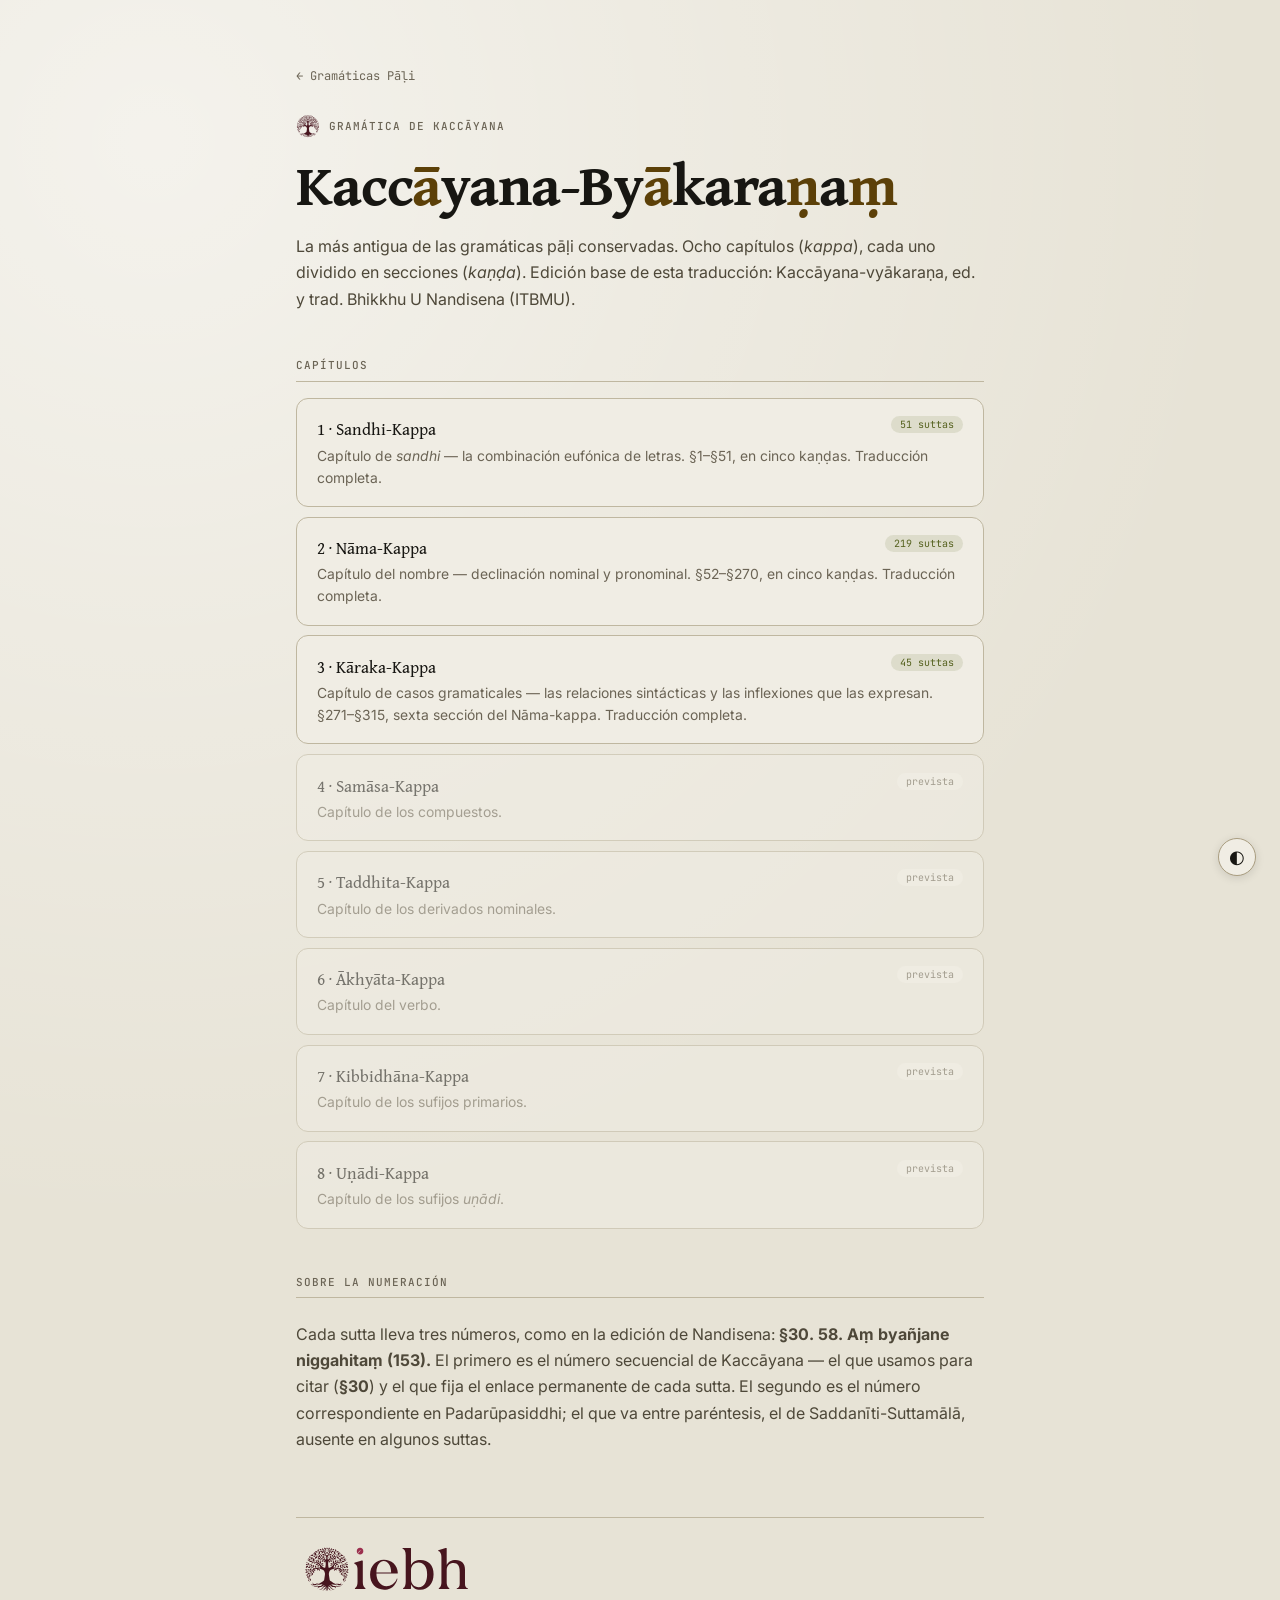
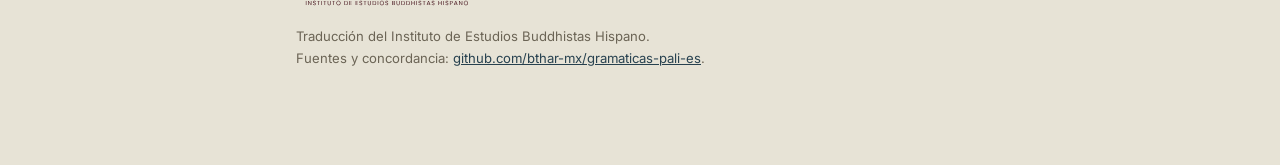
==== site/kaccayana/index.html @ 1b371f57 "Actualizar URLs del repositorio tras la transferencia a bthar-mx" ====
<!DOCTYPE html>
<html lang="es">
<head>
<meta charset="utf-8"/>
<meta content="width=device-width, initial-scale=1.0" name="viewport"/>
<title>Kaccāyana-Byākaraṇaṃ · Gramáticas Pāḷi en español</title>
<meta content="Traducción al español de la gramática de Kaccāyana, capítulo por capítulo." name="description"/>
<link href="https://fonts.googleapis.com" rel="preconnect"/>
<link crossorigin="" href="https://fonts.gstatic.com" rel="preconnect"/>
<link href="https://fonts.googleapis.com/css2?family=Gentium+Book+Plus:ital,wght@0,400;0,700;1,400;1,700&amp;family=Inter:wght@400;500&amp;family=JetBrains+Mono:wght@400&amp;display=swap" rel="stylesheet"/>
<link href="../assets/favicon.svg" rel="icon" type="image/svg+xml"/>
<link href="../assets/pali.css?v=e369fdfa" rel="stylesheet"/>
</head>
<body>
<script>/* Tema guardado, antes de pintar. */
try{var _d=localStorage.getItem('pali_dark');
if(_d==='1'||(_d===null&&matchMedia('(prefers-color-scheme: dark)').matches))
document.body.classList.add('dark');}catch(e){}</script>
<main class="idx">
<a class="idx-back" href="../">← Gramáticas Pāḷi</a>

<p class="idx-eyebrow"><span class="marca-arbol"></span>Gramática de Kaccāyana</p>
<h1 class="display">Kacc<span class="dia">ā</span>yana-By<span class="dia">ā</span>kara<span class="dia">ṇ</span>a<span class="dia">ṃ</span></h1>
<p class="idx-lede">
  La más antigua de las gramáticas pāḷi conservadas. Ocho capítulos
  (<i>kappa</i>), cada uno dividido en secciones (<i>kaṇḍa</i>).
  Edición base de esta traducción: Kaccāyana-vyākaraṇa, ed. y trad.
  Bhikkhu U Nandisena (ITBMU).
</p>

<h2>Capítulos</h2>
<ul class="idx-list">
  <li>
    <a class="idx-card" href="sandhi/">
      <span class="idx-badge">51 suttas</span>
      <span class="t">1 · Sandhi-Kappa</span>
      <span class="d">Capítulo de <i>sandhi</i> — la combinación eufónica de letras. §1–§51, en cinco kaṇḍas. Traducción completa.</span>
    </a>
  </li>
  <li>
    <a class="idx-card" href="nama/">
      <span class="idx-badge">219 suttas</span>
      <span class="t">2 · Nāma-Kappa</span>
      <span class="d">Capítulo del nombre — declinación nominal y pronominal. §52–§270, en cinco kaṇḍas. Traducción completa.</span>
    </a>
  </li>
  <li>
    <a class="idx-card" href="karaka/">
      <span class="idx-badge">45 suttas</span>
      <span class="t">3 · Kāraka-Kappa</span>
      <span class="d">Capítulo de casos gramaticales — las relaciones sintácticas y las inflexiones que las expresan. §271–§315, sexta sección del Nāma-kappa. Traducción completa.</span>
    </a>
  </li>
  <li>
    <div class="idx-card pend">
      <span class="idx-badge wip">prevista</span>
      <span class="t">4 · Samāsa-Kappa</span>
      <span class="d">Capítulo de los compuestos.</span>
    </div>
  </li>
  <li>
    <div class="idx-card pend">
      <span class="idx-badge wip">prevista</span>
      <span class="t">5 · Taddhita-Kappa</span>
      <span class="d">Capítulo de los derivados nominales.</span>
    </div>
  </li>
  <li>
    <div class="idx-card pend">
      <span class="idx-badge wip">prevista</span>
      <span class="t">6 · Ākhyāta-Kappa</span>
      <span class="d">Capítulo del verbo.</span>
    </div>
  </li>
  <li>
    <div class="idx-card pend">
      <span class="idx-badge wip">prevista</span>
      <span class="t">7 · Kibbidhāna-Kappa</span>
      <span class="d">Capítulo de los sufijos primarios.</span>
    </div>
  </li>
  <li>
    <div class="idx-card pend">
      <span class="idx-badge wip">prevista</span>
      <span class="t">8 · Uṇādi-Kappa</span>
      <span class="d">Capítulo de los sufijos <i>uṇādi</i>.</span>
    </div>
  </li>
</ul>

<h2>Sobre la numeración</h2>
<p class="idx-lede">
  Cada sutta lleva tres números, como en la edición de Nandisena:
  <b>§30. 58. Aṃ byañjane niggahitaṃ (153).</b> El primero es el número
  secuencial de Kaccāyana — el que usamos para citar (<b>§30</b>) y el que fija
  el enlace permanente de cada sutta. El segundo es el número correspondiente en
  Padarūpasiddhi; el que va entre paréntesis, el de Saddanīti-Suttamālā, ausente
  en algunos suttas.
</p>

<div class="idx-foot">
<span class="marca-lockup"></span>
  Traducción del Instituto de Estudios Buddhistas Hispano.<br/>
  Fuentes y concordancia:
  <a href="https://github.com/bthar-mx/gramaticas-pali-es">github.com/bthar-mx/gramaticas-pali-es</a>.
</div>

</main>

<script>
(function () {
  var b = document.createElement('button');
  b.id = 'dark-btn'; b.type = 'button';
  b.setAttribute('aria-label', 'Modo oscuro');
  b.textContent = '◐';
  b.onclick = function () {
    document.body.classList.toggle('dark');
    try { localStorage.setItem('pali_dark', document.body.classList.contains('dark') ? '1' : '0'); } catch (e) {}
  };
  document.body.appendChild(b);
})();
</script>
</body>
</html>
---- site/assets/pali.css ----
/* Estilos compartidos — Gramáticas Pāḷi en español
   Extraído de 1-Sandhi-Kappa v1.1. Editar aquí afecta a todos los capítulos. */

/* ── Reset & variables ───────────────────────────────────────────── */
*, *::before, *::after { box-sizing: border-box; margin: 0; padding: 0; }
:root {
  /* Paleta «hoja de palma», la de /recursos/sandhi/ y /recursos/paradigmas/
     (sesión 20). El modelo de superficies se invierte: el campo de página es
     el tono MÁS oscuro (--bg = ola) y lo elevado se aclara (--bg2 = ola-2,
     --bg3 = un paso más de luz para el hover de lo ya elevado). Contraste
     medido de cada par; los textos cumplen AA sobre todas las superficies. */
  --bg:            #E7E3D6;   /* ola — campo de página; ink 14,10:1 */
  --bg2:           #F0EDE4;   /* ola-2 — superficies elevadas; ink 15,47:1 */
  --bg3:           #F6F4EC;   /* hover de lo elevado; ink 16,44:1 */
  --text:          #171612;   /* ink, tinta de humo */
  --text2:         #4E4839;   /* soot — 7,08:1 sobre --bg */
  --text3:         #6B6455;   /* 4,57:1 — el #8C8A85 anterior suspendía AA (3,30:1) */
  --border:        #BFB7A0;   /* hair — sólido, no alfa */
  --border2:       #A89C7F;   /* hair oscuro — el filete más marcado, también sólido */
  --accent:        #27414F;   /* nīla — 8,37:1; desaparece el violeta #534AB7 */
  --accent-bg:     rgba(39,65,79,.10);   /* chip-k de la página de sandhi */
  --accent-mid:    #517488;   /* nīla medio: filete de .gloss, focos, barra de progreso */
  --green:         #55611E;   /* oliva cálido, ajustado a la paleta — 5,25:1 */
  --green-bg:      rgba(85,97,30,.12);
  --serif:         'Gentium Book Plus', Georgia, serif;
  --sans:          'Inter', system-ui, sans-serif;
  --mono:          'JetBrains Mono', monospace;
  --r:             8px;
  --rl:            12px;
  --toc-w:         240px;
  --haritala:      #5C4008;   /* oropimente: el amarillo de las correcciones */
  --display:       "Gentium Book Plus", Georgia, serif;
}
/* El oscuro de hoja de palma, copiado del que ya está probado en la página
   de sandhi (html[data-theme=dark]), no inventado. --bg3 y --text3 no
   existen allí: --bg3 es un paso más de luz sobre ola-2 oscuro, y --text3
   (4,96:1 sobre --bg2) aclara el soot oscuro para el texto terciario. */
body.dark {
  --bg: #1A1917; --bg2: #232220; --bg3: #2C2A26;
  --text: #F4F1E8; --text2: #BDB5A2; --text3: #978F80;
  --border: #494438; --border2: #5C564A;
  --accent: #B6D8EE;
  --accent-bg: rgba(182,216,238,.13);
  --accent-mid: #8FB6CE;
  --green: #A5D178; --green-bg: rgba(165,209,120,.14);
  --haritala: #EFC14E;
}

/* En los capítulos el fondo lo pone #main; las páginas de índice no lo
   tienen, y sin esto el modo oscuro dejaba la página blanca con el texto
   casi blanco encima. */
body {
  background: var(--bg);
  color: var(--text);
  /* La luz suave arriba a la izquierda de la página de sandhi, como la que
     cae sobre una hoja de palma. En oscuro se apaga, igual que allí. */
  background-image: radial-gradient(circle at 12% 8%, rgba(255,255,255,.55), transparent 55%);
}
body.dark { background-image: none; }

/* ── Progress bar ────────────────────────────────────────────────── */
#pbar-wrap {
  position: fixed; top: 0; left: 0; right: 0; height: 2px;
  z-index: 2000; pointer-events: none;
}
#pbar { height: 100%; width: 0; background: var(--accent-mid); transition: width .4s; }
#pbadge {
  position: fixed; top: 10px; right: 60px;
  background: var(--bg2); border: .5px solid var(--border2);
  border-radius: 100px; padding: 2px 9px;
  font: 10px/1 var(--mono); color: var(--text3);
  z-index: 2000;
}

/* ── Dark mode button ────────────────────────────────────────────── */
#dark-btn {
  position: fixed; bottom: 1.5rem; right: 1.5rem;
  width: 38px; height: 38px; border-radius: 50%;
  background: var(--bg2); border: .5px solid var(--border2);
  /* Sin color propio, el glifo ◐ quedaba en el negro por defecto del
     navegador: invisible sobre el fondo oscuro de las páginas de índice. */
  color: var(--text);
  box-shadow: 0 2px 10px rgba(0,0,0,.12);
  font-size: 18px; cursor: pointer; z-index: 2000;
  display: flex; align-items: center; justify-content: center;
}

/* ── TOC sidebar ─────────────────────────────────────────────────── */
#toc {
  position: fixed; top: 0; left: 0; bottom: 0;
  width: var(--toc-w); overflow-y: auto;
  /* Gentium, como la barra lateral de los recursos. Ya se carga en esta
     página para los títulos, así que no cuesta una petición más. */
  /* Como la barra lateral de sandhi: ola-2, elevada sobre el campo. */
  background: var(--bg2); border-right: .5px solid var(--border);
  padding: 1.5rem 1rem 2rem 1.25rem;
  font-family: var(--display);
  scrollbar-width: thin;
  display: none;
}
@media (min-width: 1100px) {
  #toc { display: block; }
  #main { margin-left: var(--toc-w); }
}

/* ── Plegar el índice en pantalla ancha (sesión 29) ───────────────
   Como en /recursos/raices/ y /recursos/paradigmas/: el índice se
   aparta para leer a lo ancho, y una pestaña en el borde lo devuelve.
   Sólo donde el índice va fijo al lado del texto (≥1100 px); por
   debajo es un cajón y ya tiene su ☰. No se recuerda entre visitas:
   plegarlo es comodidad del momento, y quien lo plegara una vez
   volvería cada día a un capítulo sin su navegación. */
.toc-ocultar { display: none; }
#toc-volver { display: none; }
@media (min-width: 1100px) {
  .toc-ocultar {
    display: inline-flex; align-items: center;
    position: absolute; top: 1.25rem; right: .9rem;
    border: .5px solid var(--border); background: var(--bg3);
    border-radius: 3px; padding: 5px 9px;
    font: 600 12.5px/1 var(--mono); letter-spacing: .06em;
    color: var(--text2); cursor: pointer;
  }
  .toc-ocultar:hover { background: var(--bg2); color: var(--text); }
  .toc-ocultar:focus-visible { outline: 2px solid var(--accent); outline-offset: 1px; }
  #toc { position: fixed; }
  html.sin-toc #toc { display: none; }
  html.sin-toc #main { margin-left: 0; }
  html.sin-toc #toc-volver {
    display: flex; align-items: center;
    position: fixed; left: 0; top: 50%; transform: translateY(-50%);
    z-index: 1595; writing-mode: vertical-rl;
    border: .5px solid var(--border); border-left: 0;
    border-radius: 0 3px 3px 0; background: var(--bg2);
    padding: 18px 8px; cursor: pointer;
    font: 600 13px/1 var(--mono); letter-spacing: .12em;
    text-transform: uppercase; color: var(--text2);
    box-shadow: 2px 0 10px rgba(0,0,0,.10);
  }
  html.sin-toc #toc-volver:hover { background: var(--bg3); color: var(--text); }
  html.sin-toc #toc-volver:focus-visible { outline: 2px solid var(--accent); outline-offset: 2px; }
}
@media print { .toc-ocultar, #toc-volver { display: none !important; } }
.toc-title {
  font-size: 13px; font-weight: 500;
  color: var(--accent); letter-spacing: .02em;
  margin-bottom: 1.25rem; padding-bottom: .75rem;
  border-bottom: .5px solid var(--border);
}
/* Los rótulos de kaṇḍa se igualan a los de la barra lateral de los recursos
   (MASCULINOS, FEMENINOS…): mismo mono, mismo oropimente, misma letra
   espaciada. En gris --text3 se leían como desactivados. */
.toc-kanda {
  font-family: var(--mono);
  font-size: 10.5px; font-weight: 600; letter-spacing: .15em;
  text-transform: uppercase; color: var(--haritala);
  margin: 1rem 0 .35rem; padding-bottom: .25rem;
  border-bottom: .5px solid var(--border);
}
.toc-item {
  display: block; padding: 3px 6px; border-radius: 5px;
  font-size: 12.5px; color: var(--text2); text-decoration: none;
  cursor: pointer; line-height: 1.55; transition: background .1s, color .1s;
  white-space: nowrap; overflow: hidden; text-overflow: ellipsis;
}
.toc-item:hover { background: var(--bg3); color: var(--text); }
.toc-item.active { background: var(--accent-bg); color: var(--accent); font-weight: 500; }

/* ── Diseño de una página (sesión 08) ────────────────────────────── */
/* 1. Solo se maqueta lo que entra en pantalla. La tarjeta abierta o bajo
   el cursor se excluye: el confinamiento de pintura recortaría sus
   tooltips (números de sutta, notas al pie). */
.sutta-card:not(:hover):not(.open) {
  content-visibility: auto; contain-intrinsic-size: auto 64px;
}

/* 2. Grupos de kaṇḍa plegables en el TOC; solo el activo abierto. */
.toc-kanda-btn {
  display: flex; width: 100%; align-items: baseline; gap: 6px;
  background: none; border: none; border-bottom: .5px solid var(--border);
  /* El tipo lo pone .toc-kanda (mono); antes lo forzaba a Inter aquí. */
  cursor: pointer; text-align: left; font-family: inherit;
}
.toc-caret {
  font-size: 9px; color: var(--text3);
  transition: transform .15s; flex-shrink: 0;
}
.toc-group.open .toc-caret { transform: rotate(90deg); }
.toc-kanda-range {
  margin-left: auto; font: 9.5px/1 var(--mono); color: var(--text3);
  letter-spacing: 0; text-transform: none;
}
.toc-group-items { display: none; }
.toc-group.open .toc-group-items,
.toc-group.toc-filtered .toc-group-items { display: block; }
.toc-group.toc-empty { display: none; }
.toc-item.toc-hidden { display: none; }

/* 3. Caja «ir a §…» / filtro por título pāḷi. */
.toc-jump-wrap { margin: 0 0 .5rem; }
.toc-jump {
  width: 100%; padding: 6px 9px;
  border: .5px solid var(--border2); border-radius: var(--r);
  font: 12px/1.2 var(--sans); background: var(--bg3); color: var(--text);
  outline: none; transition: border-color .15s, box-shadow .15s;
}
.toc-jump:focus { border-color: var(--accent-mid); box-shadow: 0 0 0 2px var(--accent-bg); }

/* 4. Mini-navegación fija de los kaṇḍas. */
.kanda-nav {
  position: sticky; top: 0; z-index: 40;
  display: flex; flex-wrap: wrap; align-items: center; gap: 4px;
  padding: .5rem 0; margin-bottom: .5rem;
  background: var(--bg); border-bottom: .5px solid var(--border);
}
.kanda-nav-label { font: 11px/1 var(--mono); color: var(--text3); margin-right: 4px;
  text-transform: uppercase; letter-spacing: .06em; }
.kanda-nav-btn {
  border: .5px solid var(--border); background: var(--bg2);
  border-radius: 100px; padding: 4px 11px;
  font: 11px/1 var(--sans); color: var(--text2); cursor: pointer;
  text-transform: uppercase; letter-spacing: .06em;
  transition: background .12s, color .12s;
}
.kanda-nav-btn:hover { background: var(--bg3); color: var(--text); }
.kanda-nav-btn.active {
  background: var(--accent-bg); color: var(--accent);
  border-color: var(--accent-mid);
}
.kanda-jump {
  margin-left: auto; width: 72px; padding: 4px 9px;
  border: .5px solid var(--border2); border-radius: 100px;
  font: 11px/1.2 var(--sans); background: var(--bg2); color: var(--text);
  outline: none; transition: border-color .15s, box-shadow .15s, width .15s;
}
.kanda-jump:focus {
  border-color: var(--accent-mid); box-shadow: 0 0 0 2px var(--accent-bg);
  width: 96px;
}

/* 6. Tooltip de las referencias §N: título — glosa del sutta citado.
   La insignia de versión y los botones de kaṇḍa usan el mismo mecanismo,
   pero desplegado hacia abajo (están arriba y hacia arriba se recortaría). */
.sutta-xref, .version-badge, .kanda-nav-btn { position: relative; }
.sutta-xref[data-tip]:hover::after,
.version-badge[data-tip]:hover::after,
.kanda-nav-btn[data-tip]:hover::after,
.toc-ocultar[data-tip]:hover::after,
#toc-volver[data-tip]:hover::after {
  content: attr(data-tip);
  position: absolute; bottom: calc(100% + 8px); left: 50%;
  transform: translateX(-50%);
  background: var(--bg2); color: var(--text);
  border: .5px solid var(--border2); border-radius: var(--r);
  padding: 8px 13px; font: 12.5px/1.6 var(--sans);
  white-space: normal; width: max-content;
  min-width: 160px; max-width: min(340px, 70vw);
  z-index: 100; box-shadow: 0 3px 12px rgba(0,0,0,.1);
}
.version-badge[data-tip]:hover::after,
.kanda-nav-btn[data-tip]:hover::after,
.toc-ocultar[data-tip]:hover::after {
  bottom: auto; top: calc(100% + 8px);
  font-weight: 400; letter-spacing: normal; text-align: left;
}
.toc-ocultar[data-tip]:hover::after {
  /* La barra recorta (overflow-y:auto recorta también a los lados) y el
     globo es más ancho que ella. En «fixed» escapa del recorte y se pone
     junto a la barra, sobre el texto. */
  position: fixed; left: calc(var(--toc-w) + 10px); top: 1rem;
  right: auto; bottom: auto; transform: none; max-width: 320px;
}
/* La pestaña del borde va en vertical; su globo, no. */
#toc-volver[data-tip]:hover::after {
  bottom: auto; top: 50%; left: calc(100% + 8px);
  transform: translateY(-50%);
  writing-mode: horizontal-tb; text-orientation: mixed;
  font-weight: 400; letter-spacing: normal; text-align: left;
}
.kanda-nav-btn[data-tip]:hover::after {
  left: 0; transform: none; min-width: 0;
}

/* 5. Botón flotante «volver al inicio» (encima del conmutador 🌓). */
#top-btn {
  position: fixed; right: 1.5rem; bottom: calc(1.5rem + 48px); z-index: 60;
  width: 38px; height: 38px; border-radius: 50%;
  border: .5px solid var(--border2); background: var(--bg2);
  color: var(--text2); font: 16px/1 var(--sans); cursor: pointer;
  box-shadow: 0 2px 10px rgba(0,0,0,.12);
  opacity: 0; pointer-events: none; transform: translateY(6px);
  transition: opacity .2s, transform .2s, background .12s;
}
#top-btn.show { opacity: 1; pointer-events: auto; transform: none; }
#top-btn:hover { background: var(--bg3); color: var(--text); }

/* ── Main layout ─────────────────────────────────────────────────── */
#main {
  min-height: 100vh;
  /* Transparente para no tapar el degradado radial del body; el color de
     campo lo pone el body. */
  background: transparent;
  color: var(--text);
  font-family: var(--sans);
  font-size: 15px;
  line-height: 1.6;
}
#inner {
  max-width: 780px;
  margin: 0 auto;
  padding: 2rem 1.5rem 5rem;
}

/* ── Page header ─────────────────────────────────────────────────── */
.page-hdr { margin-bottom: 1.5rem; padding-bottom: 1.25rem; border-bottom: .5px solid var(--border); }
.hdr-grammar {
  font-family: var(--display); font-weight: 700;
  font-size: clamp(30px, 6vw, 46px); line-height: .95;
  letter-spacing: -.02em; color: var(--text); margin-bottom: 6px;
}
/* Los diacríticos, en oropimente — como en la portada de Sandhi. */
.dia { color: var(--haritala); }
.hdr-sub { font-size: 14px; color: var(--text2); margin-bottom: 1rem; }
/* Gentium no tiene 500: criterio de Wispr, 400 con interletraje negativo
   en vez de peso (briefing 19, secciones 4 y 7 bis). */
.hdr-chapter { font-family: var(--serif); font-size: 18px; font-weight: 400; letter-spacing: -.03em; color: var(--text); margin-bottom: 2px; }
.hdr-meta { font-size: 12px; color: var(--text3); }

/* ── Controls bar ────────────────────────────────────────────────── */
.controls {
  display: flex; flex-wrap: wrap; align-items: center;
  gap: 6px; margin: 1rem 0;
}
.ctrl-btn {
  background: none; border: .5px solid var(--border2);
  border-radius: var(--r); padding: 5px 12px;
  font: 12px/1 var(--sans); color: var(--text2);
  cursor: pointer; transition: background .12s;
  display: inline-flex; align-items: center; gap: 5px;
}
.ctrl-btn:hover { background: var(--bg2); color: var(--text); }
.ctrl-sep { width: .5px; height: 18px; background: var(--border2); margin: 0 2px; }
#font-lbl { font: 10px/1 var(--mono); color: var(--text3); min-width: 32px; text-align: center; }
#open-count { font: 10px/1 var(--mono); color: var(--text3); margin-left: auto; }

/* ── Search ──────────────────────────────────────────────────────── */
.search-wrap { position: relative; margin-bottom: 1rem; }
.search-input {
  width: 100%; padding: 9px 36px 9px 13px;
  border: .5px solid var(--border2); border-radius: var(--r);
  font: 13px/1 var(--sans); background: var(--bg2); color: var(--text);
  outline: none; transition: border-color .15s, box-shadow .15s;
}
.search-input:focus { border-color: var(--accent-mid); box-shadow: 0 0 0 2px var(--accent-bg); }
.search-icon { position: absolute; right: 11px; top: 50%; transform: translateY(-50%); color: var(--text3); pointer-events: none; }
#search-count { font: 11px/1 var(--mono); color: var(--text3); margin-top: 5px; }

/* ── Nav pills ───────────────────────────────────────────────────── */
.nav-pills {
  display: flex; flex-wrap: wrap; gap: 4px;
  margin-bottom: 1.25rem;
}
.nav-pill-label { font: 12px/1 var(--mono); color: var(--text3); align-self: center; margin-right: 4px; }

/* ── Kanda section ───────────────────────────────────────────────── */
.kanda-section { margin-bottom: .25rem; }
.kanda-heading {
  font: 11px/1 var(--mono); font-weight: 500; letter-spacing: .09em;
  text-transform: uppercase; color: var(--text3);
  margin: 2rem 0 .85rem;
  display: flex; align-items: center; gap: 10px;
}
.kanda-heading::after { content: ''; flex: 1; height: .5px; background: var(--border); }
.kanda-es { font-weight: 400; }

/* ── Kanda end ───────────────────────────────────────────────────── */
.kanda-end {
  text-align: center; margin: 2rem auto 1rem;
  padding: 1.25rem 0 .5rem; border-top: .5px solid var(--border);
  max-width: 480px;
}
.kanda-end-pali {
  font: 400 14px/1.4 var(--serif); color: var(--text2);
  letter-spacing: .02em; margin-bottom: 5px;
}
.kanda-end-es { font: 12.5px/1.4 var(--sans); color: var(--text2); letter-spacing: .01em; }

/* ── Sutta card ──────────────────────────────────────────────────── */
.sutta-card {
  background: var(--bg); border: .5px solid var(--border);
  border-radius: var(--rl); margin-bottom: .85rem;
  transition: box-shadow .15s;
}
body.dark .sutta-card { background: var(--bg2); }
.sutta-card:hover { box-shadow: 0 2px 12px rgba(0,0,0,.06); }
.sutta-header {
  padding: .85rem 1.1rem; cursor: pointer;
  display: flex; align-items: flex-start; justify-content: space-between; gap: 12px;
  background: var(--bg2); border-radius: var(--rl);
  user-select: none; transition: background .12s;
}
.sutta-card.open .sutta-header { border-radius: var(--rl) var(--rl) 0 0; }
.sutta-header:hover { background: var(--bg3); }
.sutta-meta { flex: 1; }
.sutta-ref-line { display: flex; align-items: baseline; gap: 8px; flex-wrap: wrap; }
.sutta-ref { font: 12px/1 var(--mono); color: var(--text3); flex-shrink: 0; }
.sutta-pali-title { font: 16px/1.4 var(--serif); color: var(--text); }
.sutta-ref-num { font: 12px/1 var(--mono); color: var(--text3); }
.sutta-breakdown { font: 11px/1 var(--mono); color: var(--text3); margin-top: 4px; }
.chevron { width: 20px; height: 20px; flex-shrink: 0; margin-top: 2px; color: var(--text3); transition: transform .2s; }
.sutta-card.open .chevron { transform: rotate(180deg); }
.sutta-body { display: none; padding: 1.1rem 1.25rem 1.25rem; border-top: .5px solid var(--border); }
.sutta-card.open .sutta-body { display: block; }

/* ── Pāḷi block ──────────────────────────────────────────────────── */
.pali-block {
  background: var(--bg2); border-left: 3px solid var(--border2);
  border-radius: 0 var(--r) var(--r) 0; padding: .75rem 1rem;
  margin-bottom: 1rem; font: 16px/1.9 var(--serif); color: var(--text);
}
/* Modo verso: pādas línea a línea con su traducción debajo (p. ej. §185) */
.pali-block p.pali-para { margin: 0 0 .6rem; }
.pali-block p.pali-para:last-child { margin-bottom: 0; }
.pali-verse { padding-left: 1rem; margin: 0 0 .6rem; }
.pali-verse-trans {
  font-size: 13.5px; color: var(--text);
  margin: 0 0 .8rem;
}
.pali-verse-trans:last-child, .pali-verse:last-child { margin-bottom: 0; }

/* ── Translation ─────────────────────────────────────────────────── */
.gloss {
  font: 400 16px/1.7 var(--serif); color: var(--text);
  padding: .55rem .9rem; border-left: 3px solid var(--accent-mid);
  background: var(--accent-bg); border-radius: 0 var(--r) var(--r) 0;
  margin-bottom: .5rem;
}
.vutti {
  font: 400 14px/1.7 var(--serif); color: var(--text);
  padding: .45rem .9rem; border-left: 3px solid var(--border2);
  background: var(--bg2); border-radius: 0 var(--r) var(--r) 0;
  margin-bottom: .4rem;
}

/* ── Divider ─────────────────────────────────────────────────────── */
hr.div { border: none; border-top: .5px solid var(--border); margin: .85rem 0; }

/* ── Collapsible ─────────────────────────────────────────────────── */
.collapsible-btn {
  background: none; border: .5px solid var(--border);
  border-radius: 100px; padding: 3px 10px;
  font: 11px/1 var(--sans); color: var(--text3);
  cursor: pointer; display: inline-flex; align-items: center; gap: 5px;
  margin-bottom: .5rem; transition: background .12s, color .12s;
}
.collapsible-btn:hover { background: var(--bg3); color: var(--text2); border-color: var(--border2); }
.collapsible-btn svg { width: 12px; height: 12px; flex-shrink: 0; }
.collapsible-content { display: none; background: var(--bg2); border-radius: var(--r); padding: .5rem .75rem; margin-bottom: .5rem; font-size: 13px; }
.collapsible-content.open { display: block; }
.section-label { font: 500 10px/1 var(--sans); letter-spacing: .09em; text-transform: uppercase; color: var(--text3); margin-bottom: .5rem; }
.rest-content { font: 13px/1.8 var(--sans); color: var(--text2); }
.rest-para { margin-bottom: .5rem; }
.formation-title { font-weight: 500; margin-top: .5rem; }
.seq-list { padding-left: 1.5rem; font: 12px/2 var(--mono); }
/* Listas de «Ejemplos»: prosa (pāḷi + traducción), no pasos de derivación.
   Van en la serif del resto de la traducción; las de «Secuencia», en mono. */
.seq-list.seq-ejemplos { font: 13px/1.75 var(--serif); }
/* El reset pone margin:0 en todo, así que la lista quedaba pegada a lo que
   viniera detrás —el «(2) …» siguiente, un kimatthaṃ, otro rótulo—. Se separa
   de lo que sigue, salvo si cierra el bloque. */
.seq-list { margin-bottom: .85rem; }
.seq-list:last-child { margin-bottom: 0; }
.seq-sub { padding-left: 1.25rem; list-style: disc; margin: 0; }
.fn-block { font: 12px/1.7 var(--sans); }
.fn-item { display: grid; grid-template-columns: 28px 1fr; gap: 0 8px; padding: .2rem 0; }
.fn-num { font-weight: 500; color: var(--accent); text-align: right; }

/* ── Footnote tooltips ───────────────────────────────────────────── */
.fn-tip { position: relative; display: inline; }
.fn-sup { font-size: 10px; color: var(--accent); vertical-align: super; line-height: 0; cursor: help; }
.fn-tip-box {
  display: none; position: absolute; bottom: calc(100% + 8px); left: 50%;
  transform: translateX(-50%); background: var(--bg2); color: var(--text);
  border: .5px solid var(--border2); border-radius: var(--r);
  padding: 8px 13px; font: 12.5px/1.6 var(--sans);
  white-space: normal; min-width: 200px; max-width: 340px;
  z-index: 100; box-shadow: 0 3px 12px rgba(0,0,0,.1);
}
.fn-tip:hover .fn-tip-box { display: block; }

/* ── Tooltips (pāḷi terms) ───────────────────────────────────────── */
.tip-wrap { position: relative; display: inline; }
.tip-term { border-bottom: 1px dotted var(--accent-mid); cursor: help; }
.tip-box {
  display: none; position: absolute; bottom: calc(100% + 8px); left: 50%;
  transform: translateX(-50%); background: var(--bg2); color: var(--text);
  border: .5px solid var(--border2); border-radius: var(--r);
  padding: 7px 12px; font: 12.5px/1.5 var(--sans);
  white-space: normal; min-width: 160px; max-width: 260px;
  z-index: 100; box-shadow: 0 3px 12px rgba(0,0,0,.1);
}
.tip-wrap:hover .tip-box { display: block; }

/* ── Ref tooltips ────────────────────────────────────────────────── */
.ref-tip { position: relative; display: inline; }
.ref-tip-term { border-bottom: 1px dotted var(--border2); cursor: help; font: 12px/1 var(--mono); color: var(--text3); }
.ref-tip-box {
  display: none; position: absolute; bottom: calc(100% + 6px); left: 50%;
  transform: translateX(-50%); background: var(--bg2); color: var(--text);
  border: .5px solid var(--border2); border-radius: var(--r);
  padding: 6px 10px; font: 12px/1.5 var(--sans);
  white-space: normal; min-width: 140px; max-width: 240px;
  z-index: 100; box-shadow: 0 2px 8px rgba(0,0,0,.08);
}
.ref-tip:hover .ref-tip-box { display: block; }

/* Citas canónicas del bloque pāḷi: (Khu. i, 336). Aparato editorial, no
   texto pāḷi, de ahí el cuerpo menor y la tinta atenuada; el emergente
   desata la sigla. Guía de estilo §5. */
.cita-term {
  font-size: .88em; color: var(--text3);
  border-bottom: 1px dotted var(--border2); cursor: help;
  white-space: nowrap;
}

/* ── Nav tooltips ────────────────────────────────────────────────── */
.nav-tip-wrap { position: relative; display: inline-block; }
.nav-btn {
  background: none; border: .5px solid var(--border2); border-radius: var(--r);
  padding: 4px 10px; font: 12px/1 var(--mono); color: var(--text2);
  cursor: pointer; transition: background .12s;
}
.nav-btn:hover { background: var(--bg2); color: var(--text); }
.nav-tip-box {
  display: none; position: absolute; bottom: calc(100% + 8px); left: 50%;
  transform: translateX(-50%); background: var(--bg2); color: var(--text);
  border: .5px solid var(--border2); border-radius: var(--r);
  padding: 10px 14px; font: 12.5px/1.6 var(--sans);
  white-space: normal; min-width: 240px; max-width: 320px;
  z-index: 100; box-shadow: 0 3px 14px rgba(0,0,0,.1);
}
.nav-tip-es { display: block; font-style: italic; color: var(--text2); margin-top: 4px; font-size: 11px; }
.nav-tip-wrap:hover .nav-tip-box { display: block; }

/* ── Sutta footer ────────────────────────────────────────────────── */
.sutta-footer { display: flex; align-items: center; gap: 8px; margin-top: .75rem; border-top: .5px solid var(--border); padding-top: .75rem; }
.copy-btn {
  background: none; border: .5px solid var(--border); border-radius: var(--r);
  padding: 3px 10px; font: 11px/1 var(--sans); color: var(--text3);
  cursor: pointer; transition: all .15s; margin-left: auto;
}
.copy-btn:hover { background: var(--bg2); color: var(--text); border-color: var(--border2); }
.copy-btn.copied { color: var(--green); border-color: var(--green-bg); background: var(--green-bg); }
.back-top-btn {
  background: none; border: .5px solid var(--border); border-radius: var(--r);
  padding: 3px 10px; font: 11px/1 var(--sans); color: var(--text3);
  cursor: pointer; display: flex; align-items: center; gap: 4px; transition: all .15s;
}
.back-top-btn:hover { background: var(--bg2); color: var(--text); border-color: var(--border2); }

/* ── Intro verses ────────────────────────────────────────────────── */
.intro-block { padding: .25rem 0; }
.intro-verse { display: grid; grid-template-columns: 24px 1fr; gap: 0 10px; margin-bottom: 1.25rem; }
.intro-num { font: 11px/1 var(--mono); color: var(--text3); padding-top: 3px; }
.intro-pali { font: 400 14px/1.9 var(--serif); color: var(--text2); grid-column: 2; }
.intro-trans { font: 13.5px/1.8 var(--serif); color: var(--text); margin-top: 8px; grid-column: 2; }

/* ── Search hidden ───────────────────────────────────────────────── */
.search-hidden { display: none !important; }

/* ── Sutta cross-refs ────────────────────────────────────────────── */
.sutta-xref { color: var(--accent); text-decoration: none; font-weight: 500; }
.sutta-xref:hover { text-decoration: underline; }

/* ── Print ───────────────────────────────────────────────────────── */
@media print {
  #toc, #pbar-wrap, #pbadge, #dark-btn, #top-btn, .controls, .search-wrap,
  .nav-pills, .kanda-nav, .back-top-btn, .copy-btn,
  .collapsible-btn { display: none !important; }
  .sutta-card { content-visibility: visible; }
  .sutta-card { break-inside: avoid; box-shadow: none; border: .5px solid #ccc; }
  .sutta-body { display: block !important; }
  .collapsible-content { display: block !important; }
  .sutta-header { background: #f5f5f0 !important; border-radius: 0 !important; }
  body { font-size: 11px; }
  .pali-block { color: #444 !important; }
}

.chapter-end {
  text-align: center;
  margin: 2.5rem auto 1.5rem;
  padding: 1.5rem 0 .75rem;
  border-top: .5px solid var(--border);
  max-width: 480px;
}
.chapter-end-pali {
  font: 400 15px/1.4 var(--serif);
  color: var(--text2);
  margin-bottom: 6px;
  letter-spacing: .02em;
}
.chapter-end-es {
  font: 13px/1.4 var(--sans);
  color: var(--text2);
  letter-spacing: .01em;
}


.footer-box {
  margin: 2rem 0 1rem;
  display: flex;
  flex-direction: column;
  gap: .75rem;
}
.footer-box-main,
.footer-box-copy {
  background: var(--bg2);
  border: .5px solid var(--border);
  border-radius: var(--r);
  padding: .75rem 1rem;
  font: 11.5px/1.65 var(--sans);
  color: var(--text3);
}
.footer-box-copy a { color: var(--accent); }
body.dark .footer-box-copy a { color: var(--accent-mid); }
/* Marca del IEBH en la caja de créditos. Dos archivos, uno por tema: el
   imagotipo lleva el punto de la «i» en otro color y teñir uno solo con CSS
   alteraría la marca. De fondo y no en <img> para que el navegador pida
   sólo la versión del tema en uso. El nombre del instituto va escrito
   debajo, así que la imagen es decorativa y no lleva texto alternativo. */
.marca-lockup {
  display: block;
  width: 180px;
  height: 75px;
  margin: 0 0 .6rem;
  background: url(iebh-imagotipo-granate.svg) left center/contain no-repeat;
}
body.dark .marca-lockup { background-image: url(iebh-imagotipo-blanco.svg); }
/* El árbol solo, para la línea que ya nombra al instituto. */
.marca-arbol {
  display: inline-block;
  width: 24px;
  height: 24px;
  vertical-align: -8px;
  margin-right: .55rem;
  background: url(iebh-arbol-granate.svg) center/contain no-repeat;
}
body.dark .marca-arbol { background-image: url(iebh-arbol-blanco.svg); }
/* En los capítulos la cabecera no tiene línea de crédito, así que el árbol
   va solo, entre el enlace de vuelta y el título de la obra. */
.hdr-marca { margin: .35rem 0 .5rem; line-height: 0; }
.hdr-marca .marca-arbol { margin-right: 0; vertical-align: 0; }
.footer-box-main strong {
  font-weight: 500;
  color: var(--text2);
}


body.dark .tip-box,
body.dark .nav-tip-box,
body.dark .ref-tip-box,
body.dark .fn-tip-box {
  box-shadow: 0 3px 16px rgba(0,0,0,.4);
  border-color: var(--border2);
}

/* ── Peso del tipo en oscuro ─────────────────────────────────────── */
/* El texto claro sobre fondo oscuro «engorda»: el suavizado subpíxel de
   macOS reparte luz hacia los lados del trazo y lo engruesa. Con Gentium,
   que sólo trae 400 y 700, eso borraba la diferencia entre el vutti y la
   negrita que Nandisena pone dentro —parecían las dos negrita—. El
   suavizado en escala de grises le devuelve al tipo su peso real.
   En claro no se toca: ahí el efecto es el contrario y 400 se afina. */
body.dark {
  -webkit-font-smoothing: antialiased;
  -moz-osx-font-smoothing: grayscale;
}

/* Y la negrita del bloque pāḷi deja de fiarlo todo al peso.
   Sobre fondo oscuro las formas claras se ven más gruesas de lo que son
   —irradiación—, y el engorde no es proporcional: el trazo fino gana más
   que el grueso, de modo que 400 y 700 se acercan. Gentium, además, no
   tiene peso intermedio al que huir, y lo marcado suele ser una sola
   letra, que es donde menos se nota un cambio de peso.
   Así que en oscuro la negrita añade color —oropimente, el amarillo con
   que este proyecto marca— sin dejar de ser 700. El tono no lo altera la
   irradiación, y no es el nīla de los enlaces, para que no parezca que se
   puede pulsar. En claro no hace falta: allí el peso solo ya se ve. */
body.dark .pali-block strong { color: var(--haritala); }


/* ── Mobile layout ───────────────────────────────────────────────── */

/* Touch devices: convert hover tooltips to click (handled via JS) */
@media (hover: none) {
  .tip-wrap .tip-box,
  .nav-tip-wrap .nav-tip-box,
  .ref-tip .ref-tip-box,
  .fn-tip .fn-tip-box { display: none !important; }
}

/* Small screens: tighten padding */
@media (max-width: 600px) {
  #inner { padding: 1rem 1rem 4rem; }
  .page-hdr { margin-bottom: 1rem; padding-bottom: 1rem; }
  .hdr-grammar { font-size: 22px; }
  .hdr-chapter { font-size: 15px; }
  .sutta-header { padding: .7rem .85rem; }
  .sutta-pali-title { font-size: 14px; }
  .sutta-body { padding: .85rem 1rem 1rem; }
  .pali-block { font-size: 14px; padding: .6rem .8rem; }
  .gloss { font-size: 14px; padding: .5rem .75rem; }
  .vutti { font-size: 13px; padding: .4rem .75rem; }
  .controls { gap: 4px; }
  .ctrl-btn { padding: 4px 9px; font-size: 11px; }
  .nav-pills { gap: 3px; }
  .nav-btn { padding: 3px 7px; font-size: 11px; }
  #dark-btn { width: 32px; height: 32px; font-size: 15px; bottom: 1rem; right: 1rem; }
  #top-btn { width: 32px; height: 32px; font-size: 14px; bottom: calc(1rem + 42px); right: 1rem; }
  #pbadge { right: 46px; }
  .kanda-end { margin: 1.5rem auto .75rem; }
  .chapter-end { padding: 1rem 1.25rem; }
  .footer-box { margin: 1.5rem 0 .75rem; }
  .sutta-footer { flex-wrap: wrap; }
  .copy-btn { margin-left: 0; }
}

/* Medium screens: adjust TOC threshold */
@media (min-width: 600px) and (max-width: 1099px) {
  #inner { padding: 1.5rem 1.25rem 5rem; }
}

/* Nav pills: allow wrapping on mobile */
.nav-pills { flex-wrap: wrap; }

/* Sutta breakdown: allow wrapping on narrow screens */
.sutta-breakdown { white-space: normal; word-break: break-word; }

/* Collapsible content: narrower on mobile */
@media (max-width: 600px) {
  .collapsible-content { padding: .4rem .6rem; }
  .seq-list { padding-left: 1rem; }
  .fn-item { grid-template-columns: 24px 1fr; }
}

/* Touch-friendly: larger tap targets for buttons */
@media (max-width: 600px) {
  .collapsible-btn { padding: 5px 12px; }
  .sutta-header { min-height: 48px; }
}

/* Prevent horizontal scroll */
html { overflow-x: hidden; }
body, #main { overflow-x: hidden; }
.nav-tip-box { max-width: min(280px, 80vw); white-space: normal; }
.tip-box { max-width: min(200px, 70vw); white-space: normal; }
.ref-tip-box { max-width: min(180px, 70vw); white-space: normal; }

/* Long Pāḷi words in sequences: break if needed */
.seq-list li, .rest-para { word-break: break-word; overflow-wrap: break-word; }


/* Dark mode: kanda-end readable */
body.dark .kanda-end { border-top-color: var(--border2); }
body.dark .kanda-end-pali,
body.dark .kanda-end-es { color: #C9C2B0; }

/* Dark mode: footnote superscripts and sutta-xref brighter.
   Antes violeta #A09AE4; el nīla oscuro ya es suficientemente claro. */
body.dark .fn-sup { color: var(--accent); }
body.dark .sutta-xref { color: var(--accent); }

/* Dark mode: sutta numbers brighter */
body.dark .sutta-ref,
body.dark .sutta-ref-num { color: #D2CBB8; }
body.dark .sutta-breakdown { color: #C1BAA7; }
body.dark .kanda-heading { color: #C1BAA7; }


@media print {
  .gloss { background: #ecf1f3 !important; color: #000 !important; border-left-color: #517488 !important; }
  .vutti { background: #f4f4f2 !important; color: #111 !important; border-left-color: #888 !important; }
  .pali-block { background: #f7f7f5 !important; color: #333 !important; }
  .sutta-ref, .sutta-ref-num, .sutta-breakdown { color: #555 !important; }
  .sutta-pali-title { color: #000 !important; }
  .kanda-end-pali, .kanda-end-es { color: #444 !important; }
  .chapter-end-pali, .chapter-end-es { color: #333 !important; }
  .intro-pali, .intro-trans { color: #222 !important; }
}


body.dark .chapter-end { border-top-color: var(--border2); }
body.dark .chapter-end-pali,
body.dark .chapter-end-es { color: #C9C2B0; }


/* TOC: active item highlighted on scroll */
.toc-item.scroll-active {
  background: var(--bg3);
  color: var(--text);
  font-weight: 500;
}
.toc-item.toc-active {
  background: var(--accent-bg);
  color: var(--accent);
  font-weight: 500;
}


/* Share button */
.share-btn {
  background: none; border: .5px solid var(--border);
  border-radius: var(--r); padding: 3px 9px;
  font: 11px/1 var(--sans); color: var(--text3);
  cursor: pointer; transition: all .15s;
  display: inline-flex; align-items: center; gap: 4px;
}
.share-btn:hover { background: var(--bg2); color: var(--text); border-color: var(--border2); }
.share-btn.shared { color: var(--green); border-color: var(--green-bg); }
.share-btn svg { width: 11px; height: 11px; }

/* Completion checkbox */
.done-wrap {
  display: inline-flex; align-items: center; gap: 5px;
  cursor: pointer; user-select: none;
}
.done-cb {
  width: 16px; height: 16px; border: 1.5px solid var(--border2);
  border-radius: 4px; display: flex; align-items: center; justify-content: center;
  transition: all .15s; flex-shrink: 0; background: var(--bg2);
}
.done-cb.checked {
  background: var(--green); border-color: var(--green);
}
.done-cb.checked::after {
  content: "✓"; color: white; font-size: 10px; font-weight: 700;
}
.done-label {
  font: 11px/1 var(--sans); color: var(--text3); transition: color .15s;
}
.done-wrap:hover .done-label { color: var(--text2); }
.done-count {
  font: 10px/1 var(--mono); color: var(--text3);
  background: var(--bg2); border: .5px solid var(--border);
  border-radius: 100px; padding: 2px 7px;
}

/* Chapter navigation */
.chapter-nav {
  display: flex; gap: .75rem; margin: 1.5rem 0;
  padding: 1rem; background: var(--bg2);
  border: .5px solid var(--border); border-radius: var(--rl);
  align-items: center;
}
.chapter-nav-btn {
  display: inline-flex; align-items: center; gap: 6px;
  background: none; border: .5px solid var(--border2);
  border-radius: var(--r); padding: 6px 12px;
  font: 13px/1 var(--sans); color: var(--text2);
  cursor: pointer; transition: all .15s; text-decoration: none;
}
.chapter-nav-btn:hover { background: var(--bg3); color: var(--text); }
.chapter-nav-btn.disabled { opacity: .4; cursor: not-allowed; pointer-events: none; }
.chapter-nav-btn svg { width: 14px; height: 14px; }
.chapter-nav-title {
  font: 12px/1.4 var(--sans); color: var(--text3);
  flex: 1; text-align: center;
}
.chapter-nav-label { font-size: 10px; display: block; color: var(--text3); margin-bottom: 2px; }

/* EPUB export button */
.epub-btn {
  background: none; border: .5px solid var(--border2);
  border-radius: var(--r); padding: 5px 12px;
  font: 12px/1 var(--sans); color: var(--text2);
  cursor: pointer; transition: background .12s;
  display: inline-flex; align-items: center; gap: 5px;
}
.epub-btn:hover { background: var(--bg2); color: var(--text); }
.epub-btn svg { width: 13px; height: 13px; }

/* Progress stats */
.stats-row {
  display: flex; gap: .5rem; align-items: center;
  font: 11px/1 var(--mono); color: var(--text3);
  margin-bottom: .5rem;
}


.version-badge{font:600 11px/1 ui-monospace,'JetBrains Mono',monospace;letter-spacing:.05em;
  color:var(--accent);background:var(--accent-bg);border:1px solid var(--accent-mid);
  border-radius:999px;padding:5px 10px;cursor:help;white-space:nowrap;
  text-decoration:none;display:inline-flex;align-items:center;gap:6px;vertical-align:middle}
.version-badge:hover{filter:brightness(.94)}
.version-badge time{font-variant-numeric:tabular-nums;opacity:.85}
.hdr-meta .version-badge{margin-left:10px}
.version-foot{margin-top:10px;font-size:12px;color:var(--text3)}
@media print{.version-foot{display:block}.version-badge{display:none}}

/* ── Páginas de índice ───────────────────────────────────────────── */
.idx {
  max-width: 46rem; margin: 0 auto; padding: 4rem 1.5rem 6rem;
  font-family: var(--sans); color: var(--text);
}
.idx-eyebrow {
  font: 500 11px/1 var(--mono); letter-spacing: .09em;
  text-transform: uppercase; color: var(--text3); margin-bottom: 1.1rem;
}
.idx h1 {
  font-family: var(--serif); font-weight: 400; letter-spacing: -.03em;
  font-size: clamp(1.7rem, 4vw, 2.5rem); line-height: 1.2; margin-bottom: .5rem;
}
.idx .idx-sub { font-family: var(--serif); color: var(--text2); font-size: 1.05rem; margin-bottom: .35rem; }
.idx .idx-lede { color: var(--text2); line-height: 1.65; margin: 1.4rem 0 0; }
.idx h2 {
  font: 500 11px/1 var(--mono); letter-spacing: .09em; text-transform: uppercase;
  color: var(--text3); margin: 3rem 0 1rem;
  padding-bottom: .6rem; border-bottom: .5px solid var(--border);
}
.idx-list { list-style: none; display: grid; gap: .6rem; }
.idx-card {
  display: block; padding: 1.1rem 1.25rem; text-decoration: none; color: inherit;
  background: var(--bg2); border: .5px solid var(--border); border-radius: var(--rl);
  transition: background .15s, border-color .15s, transform .15s;
}
a.idx-card:hover { background: var(--accent-bg); border-color: var(--accent-mid); transform: translateY(-1px); }
.idx-card .t { font-family: var(--serif); font-size: 1.06rem; display: block; margin-bottom: .2rem; }
.idx-card .d { font-size: .87rem; color: var(--text3); line-height: 1.5; }
.idx-card.pend { opacity: .55; }
/* Fuera de este sitio: borde punteado y flecha, para que se vea que se sale. */
.idx-card.ext { border-style: dashed; background: transparent; }
a.idx-card.ext:hover { background: var(--bg2); }
.idx-ext {
  display: inline-block; margin-left: .4rem;
  font: 400 .75em/1 var(--mono); color: var(--text3); vertical-align: .1em;
}
.idx-badge {
  float: right; font: 400 10px/1.7 var(--mono); padding: 0 .55rem;
  border-radius: 100px; background: var(--green-bg); color: var(--green);
}
body.dark .idx-badge { background: var(--green-bg); color: var(--green); }
.idx-badge.wip { background: var(--bg3); color: var(--text3); }
.idx-foot {
  margin-top: 4rem; padding-top: 1.4rem; border-top: .5px solid var(--border);
  font-size: .82rem; color: var(--text3); line-height: 1.7;
}
.idx-foot a { color: var(--accent); }
body.dark .idx-foot a { color: var(--accent-mid); }
.idx-back { display: inline-block; font: 400 12px/1 var(--mono); color: var(--text3); text-decoration: none; margin-bottom: 2rem; }
.idx-back:hover { color: var(--accent); }

/* ── Documentos en prosa (recursos) ──────────────────────────────── */
.doc {
  max-width: 52rem; margin: 0 auto; padding: 3rem 1.5rem 6rem;
  font-family: var(--sans); font-size: 15px; line-height: 1.7; color: var(--text);
}
.doc h1 {
  font-family: var(--serif); font-weight: 400; letter-spacing: -.03em; line-height: 1.2;
  font-size: clamp(1.6rem, 4vw, 2.2rem); margin-bottom: .4rem;
}
.doc h2 {
  font-family: var(--serif); font-weight: 400; letter-spacing: -.03em; font-size: 1.35rem;
  color: var(--accent); margin: 3rem 0 .9rem;
  padding-bottom: .5rem; border-bottom: .5px solid var(--border);
}
.doc h3 { font-family: var(--serif); font-weight: 400; letter-spacing: -.03em; font-size: 1.12rem; margin: 2rem 0 .6rem; }
.doc h4 { font-weight: 500; font-size: 1rem; margin: 1.5rem 0 .5rem; color: var(--text2); }
.doc p { margin-bottom: .9rem; }
.doc .doc-autor { font-family: var(--serif); color: var(--text2); margin-bottom: 1.5rem; }
.doc a { color: var(--accent); }
body.dark .doc a { color: var(--accent-mid); }

.doc-aviso {
  background: var(--bg2); border: .5px solid var(--border2);
  border-left: 3px solid var(--accent-mid); border-radius: 0 var(--r) var(--r) 0;
  padding: .75rem 1rem; margin: 1.5rem 0 2rem;
  font-size: .88rem; color: var(--text2); line-height: 1.6;
}

.doc-lista { list-style: none; padding-left: 1.1rem; margin: .6rem 0 1rem; }
.doc-lista li { margin-bottom: .4rem; }
.doc-lista .doc-lista { margin: .4rem 0 .6rem; }

.doc-tabla-wrap { overflow-x: auto; margin: 1.2rem 0 1.8rem; }
.doc-tabla {
  border-collapse: collapse; width: 100%;
  font-size: 13.5px; font-family: var(--serif);
}
.doc-tabla th {
  font: 500 10px/1.5 var(--mono); letter-spacing: .06em; text-transform: uppercase;
  color: var(--text3); text-align: left; padding: .5rem .7rem;
  border-bottom: .5px solid var(--border2); white-space: nowrap;
}
.doc-tabla td {
  padding: .45rem .7rem; border-bottom: .5px solid var(--border);
  vertical-align: top;
}
.doc-tabla tbody tr:hover { background: var(--bg2); }
.doc-tabla td:last-child { font: 11px/1.5 var(--mono); color: var(--text3); white-space: nowrap; }

@media (max-width: 600px) {
  .doc { padding: 2rem 1rem 4rem; }
  .doc-tabla { font-size: 12.5px; }
  .doc-tabla th, .doc-tabla td { padding: .35rem .5rem; }
}

/* Portadas de índice con el mismo tratamiento que las de capítulo. */
.idx h1.display {
  font-family: var(--display); font-weight: 700;
  font-size: clamp(34px, 7vw, 58px); line-height: .95; letter-spacing: -.02em;
}

/* ── Cajón TOC móvil (☰, sesión 10) ──────────────────────────────
   En pantallas sin sidebar (<1100 px) el mismo #toc se abre como
   cajón deslizante desde el botón ☰ de la barra de kaṇḍas. */
.toc-burger { display: none; }
@media (max-width: 1099px) {
  .toc-burger {
    display: inline-flex; align-items: center; justify-content: center;
    border: .5px solid var(--border); background: var(--bg2);
    border-radius: 100px; padding: 3px 10px;
    font: 14px/1.2 var(--sans); color: var(--text2); cursor: pointer;
  }
  .toc-burger:hover { background: var(--bg3); color: var(--text); }
  #toc.toc-drawer {
    display: block; z-index: 1600;
    width: min(320px, 86vw);
    transform: translateX(-105%); visibility: hidden;
    transition: transform .25s ease, visibility .25s;
    box-shadow: 4px 0 24px rgba(0,0,0,.18);
    border-right: .5px solid var(--border2);
  }
  body.toc-open #toc.toc-drawer { transform: none; visibility: visible; }
  #toc-ovl {
    position: fixed; inset: 0; background: rgba(0,0,0,.35);
    z-index: 1590; opacity: 0; visibility: hidden;
    transition: opacity .25s ease, visibility .25s;
  }
  body.toc-open #toc-ovl { opacity: 1; visibility: visible; }
  body.toc-open { overflow: hidden; }
}
@media print { .toc-burger, #toc-ovl { display: none !important; } }
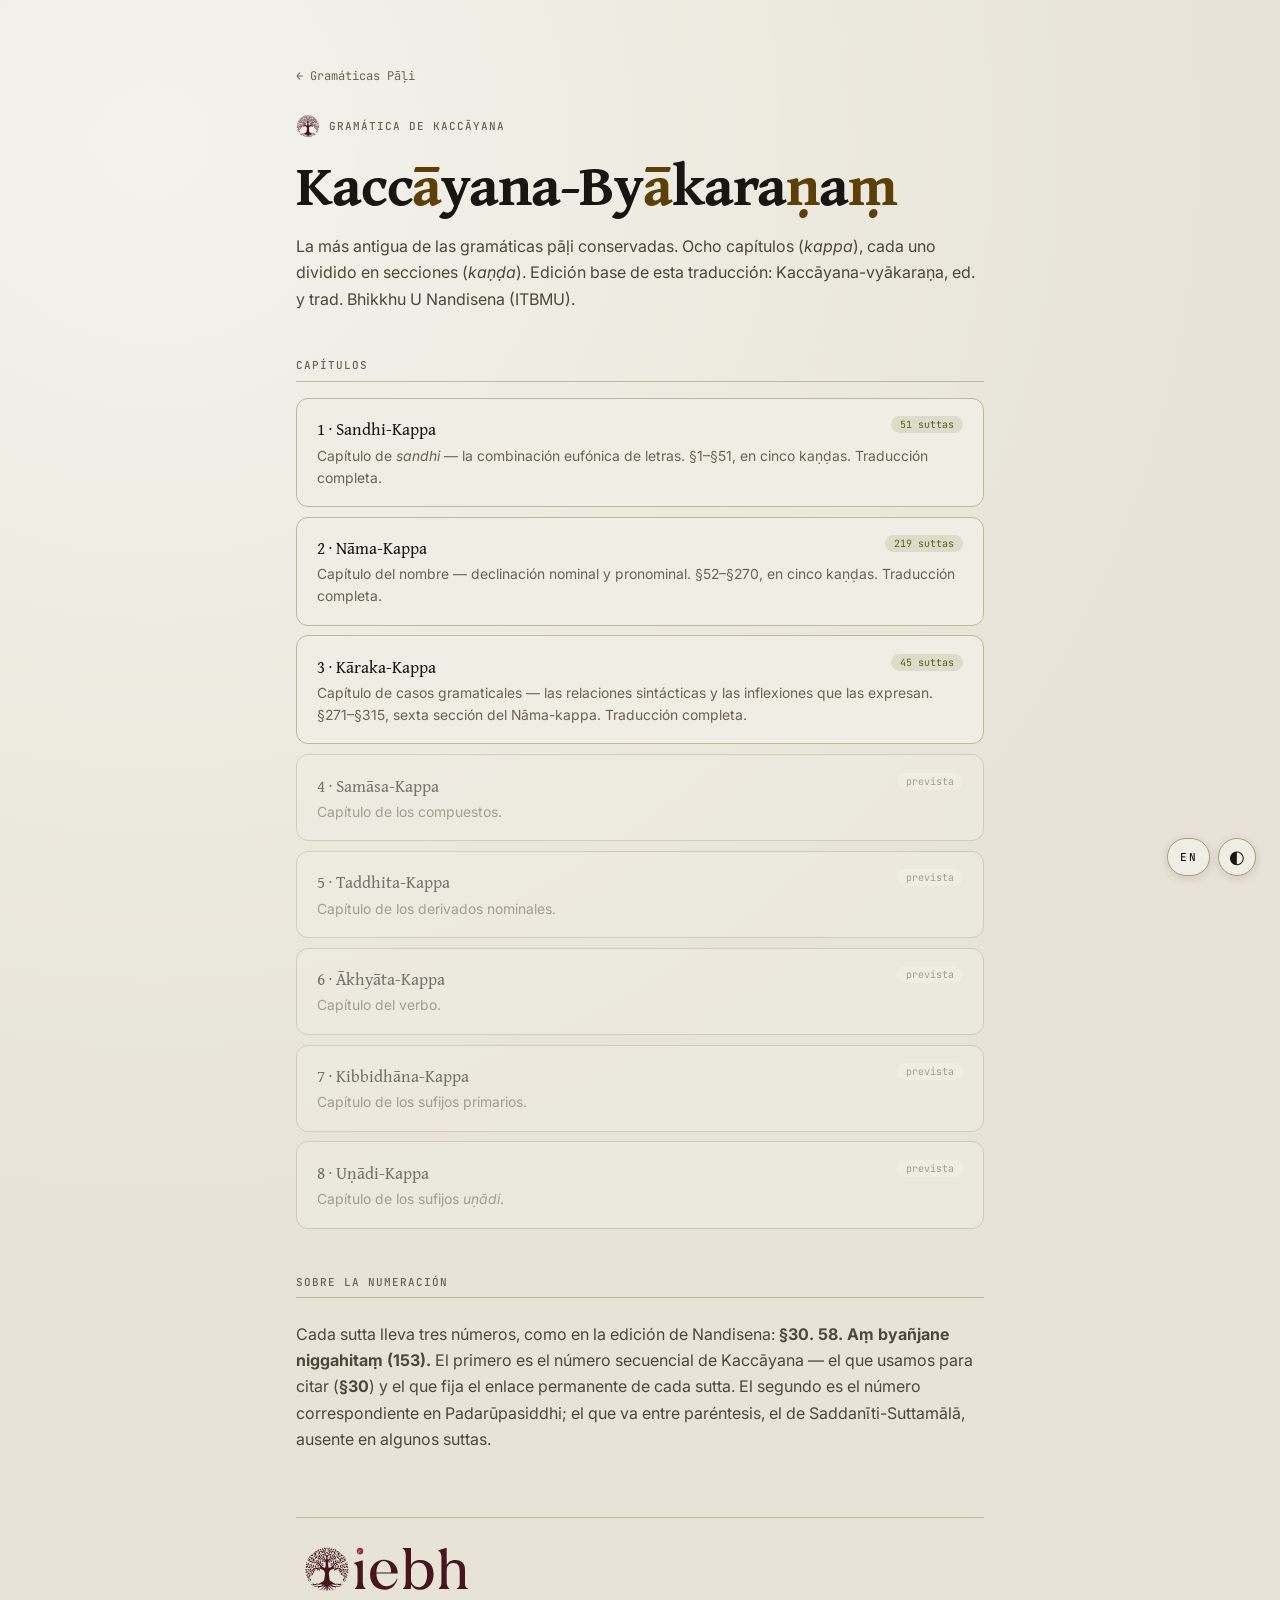
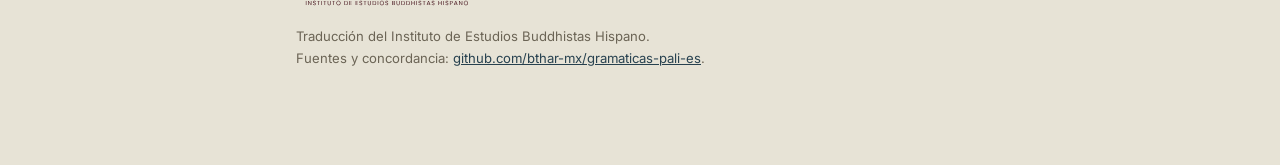
==== commit d5710cf0: "Verbo v1.1: la introducción que faltaba, buscador, y los índices en inglés Sobre 47246b1, que public" ====
--- a/site/kaccayana/index.html
+++ b/site/kaccayana/index.html
@@ -9,7 +9,7 @@
 <link crossorigin="" href="https://fonts.gstatic.com" rel="preconnect"/>
 <link href="https://fonts.googleapis.com/css2?family=Gentium+Book+Plus:ital,wght@0,400;0,700;1,400;1,700&amp;family=Inter:wght@400;500&amp;family=JetBrains+Mono:wght@400&amp;display=swap" rel="stylesheet"/>
 <link href="../assets/favicon.svg" rel="icon" type="image/svg+xml"/>
-<link href="../assets/pali.css?v=e369fdfa" rel="stylesheet"/>
+<link href="../assets/pali.css?v=57aebee0" rel="stylesheet"/>
 </head>
 <body>
 <script>/* Tema guardado, antes de pintar. */
@@ -19,89 +19,77 @@
 <main class="idx">
 <a class="idx-back" href="../">← Gramáticas Pāḷi</a>
 
-<p class="idx-eyebrow"><span class="marca-arbol"></span>Gramática de Kaccāyana</p>
+<p class="idx-eyebrow"><span class="marca-arbol"></span><span class="i-es">Gramática de Kaccāyana</span><span class="i-en">Kaccāyana's grammar</span></p>
 <h1 class="display">Kacc<span class="dia">ā</span>yana-By<span class="dia">ā</span>kara<span class="dia">ṇ</span>a<span class="dia">ṃ</span></h1>
-<p class="idx-lede">
-  La más antigua de las gramáticas pāḷi conservadas. Ocho capítulos
-  (<i>kappa</i>), cada uno dividido en secciones (<i>kaṇḍa</i>).
-  Edición base de esta traducción: Kaccāyana-vyākaraṇa, ed. y trad.
-  Bhikkhu U Nandisena (ITBMU).
-</p>
+<p class="idx-lede"><span class="i-es">La más antigua de las gramáticas pāḷi conservadas. Ocho capítulos (<i>kappa</i>), cada uno dividido en secciones (<i>kaṇḍa</i>). Edición base de esta traducción: Kaccāyana-vyākaraṇa, ed. y trad. Bhikkhu U Nandisena (ITBMU).</span><span class="i-en">The oldest of the surviving Pāḷi grammars. Eight chapters (<i>kappa</i>), each divided into sections (<i>kaṇḍa</i>). Base edition of this translation: Kaccāyana-vyākaraṇa, ed. and trans. Bhikkhu U Nandisena (ITBMU).</span></p>
 
-<h2>Capítulos</h2>
+<h2><span class="i-es">Capítulos</span><span class="i-en">Chapters</span></h2>
 <ul class="idx-list">
   <li>
     <a class="idx-card" href="sandhi/">
-      <span class="idx-badge">51 suttas</span>
+      <span class="idx-badge"><span class="i-es">51 suttas</span><span class="i-en">51 suttas</span></span>
       <span class="t">1 · Sandhi-Kappa</span>
-      <span class="d">Capítulo de <i>sandhi</i> — la combinación eufónica de letras. §1–§51, en cinco kaṇḍas. Traducción completa.</span>
+      <span class="d"><span class="i-es">Capítulo de <i>sandhi</i> — la combinación eufónica de letras.</span><span class="i-en">Chapter on <i>sandhi</i> — the euphonic combination of letters.</span> <span class="i-es">§1–§51, en cinco kaṇḍas.</span><span class="i-en">§1–§51, in five kaṇḍas.</span> <span class="i-es">Traducción completa.</span><span class="i-en">Complete translation.</span></span>
     </a>
   </li>
   <li>
     <a class="idx-card" href="nama/">
-      <span class="idx-badge">219 suttas</span>
+      <span class="idx-badge"><span class="i-es">219 suttas</span><span class="i-en">219 suttas</span></span>
       <span class="t">2 · Nāma-Kappa</span>
-      <span class="d">Capítulo del nombre — declinación nominal y pronominal. §52–§270, en cinco kaṇḍas. Traducción completa.</span>
+      <span class="d"><span class="i-es">Capítulo del nombre — declinación nominal y pronominal.</span><span class="i-en">Chapter on the noun — nominal and pronominal declension.</span> <span class="i-es">§52–§270, en cinco kaṇḍas.</span><span class="i-en">§52–§270, in five kaṇḍas.</span> <span class="i-es">Traducción completa.</span><span class="i-en">Complete translation.</span></span>
     </a>
   </li>
   <li>
     <a class="idx-card" href="karaka/">
-      <span class="idx-badge">45 suttas</span>
+      <span class="idx-badge"><span class="i-es">45 suttas</span><span class="i-en">45 suttas</span></span>
       <span class="t">3 · Kāraka-Kappa</span>
-      <span class="d">Capítulo de casos gramaticales — las relaciones sintácticas y las inflexiones que las expresan. §271–§315, sexta sección del Nāma-kappa. Traducción completa.</span>
+      <span class="d"><span class="i-es">Capítulo de casos gramaticales — las relaciones sintácticas y las inflexiones que las expresan.</span><span class="i-en">Chapter on grammatical cases — the syntactic relations and the inflections that express them.</span> <span class="i-es">§271–§315, sexta sección del Nāma-kappa.</span><span class="i-en">§271–§315, sixth section of the Nāma-kappa.</span> <span class="i-es">Traducción completa.</span><span class="i-en">Complete translation.</span></span>
     </a>
   </li>
   <li>
     <div class="idx-card pend">
-      <span class="idx-badge wip">prevista</span>
+      <span class="idx-badge wip"><span class="i-es">prevista</span><span class="i-en">planned</span></span>
       <span class="t">4 · Samāsa-Kappa</span>
-      <span class="d">Capítulo de los compuestos.</span>
+      <span class="d"><span class="i-es">Capítulo de los compuestos.</span><span class="i-en">Chapter on compounds.</span></span>
     </div>
   </li>
   <li>
     <div class="idx-card pend">
-      <span class="idx-badge wip">prevista</span>
+      <span class="idx-badge wip"><span class="i-es">prevista</span><span class="i-en">planned</span></span>
       <span class="t">5 · Taddhita-Kappa</span>
-      <span class="d">Capítulo de los derivados nominales.</span>
+      <span class="d"><span class="i-es">Capítulo de los derivados nominales.</span><span class="i-en">Chapter on nominal derivatives.</span></span>
     </div>
   </li>
   <li>
     <div class="idx-card pend">
-      <span class="idx-badge wip">prevista</span>
+      <span class="idx-badge wip"><span class="i-es">prevista</span><span class="i-en">planned</span></span>
       <span class="t">6 · Ākhyāta-Kappa</span>
-      <span class="d">Capítulo del verbo.</span>
+      <span class="d"><span class="i-es">Capítulo del verbo.</span><span class="i-en">Chapter on the verb.</span></span>
     </div>
   </li>
   <li>
     <div class="idx-card pend">
-      <span class="idx-badge wip">prevista</span>
+      <span class="idx-badge wip"><span class="i-es">prevista</span><span class="i-en">planned</span></span>
       <span class="t">7 · Kibbidhāna-Kappa</span>
-      <span class="d">Capítulo de los sufijos primarios.</span>
+      <span class="d"><span class="i-es">Capítulo de los sufijos primarios.</span><span class="i-en">Chapter on primary suffixes.</span></span>
     </div>
   </li>
   <li>
     <div class="idx-card pend">
-      <span class="idx-badge wip">prevista</span>
+      <span class="idx-badge wip"><span class="i-es">prevista</span><span class="i-en">planned</span></span>
       <span class="t">8 · Uṇādi-Kappa</span>
-      <span class="d">Capítulo de los sufijos <i>uṇādi</i>.</span>
+      <span class="d"><span class="i-es">Capítulo de los sufijos <i>uṇādi</i>.</span><span class="i-en">Chapter on the <i>uṇādi</i> suffixes.</span></span>
     </div>
   </li>
 </ul>
 
-<h2>Sobre la numeración</h2>
-<p class="idx-lede">
-  Cada sutta lleva tres números, como en la edición de Nandisena:
-  <b>§30. 58. Aṃ byañjane niggahitaṃ (153).</b> El primero es el número
-  secuencial de Kaccāyana — el que usamos para citar (<b>§30</b>) y el que fija
-  el enlace permanente de cada sutta. El segundo es el número correspondiente en
-  Padarūpasiddhi; el que va entre paréntesis, el de Saddanīti-Suttamālā, ausente
-  en algunos suttas.
-</p>
+<h2><span class="i-es">Sobre la numeración</span><span class="i-en">About the numbering</span></h2>
+<p class="idx-lede"><span class="i-es">Cada sutta lleva tres números, como en la edición de Nandisena: <b>§30. 58. Aṃ byañjane niggahitaṃ (153).</b> El primero es el número secuencial de Kaccāyana — el que usamos para citar (<b>§30</b>) y el que fija el enlace permanente de cada sutta. El segundo es el número correspondiente en Padarūpasiddhi; el que va entre paréntesis, el de Saddanīti-Suttamālā, ausente en algunos suttas.</span><span class="i-en">Each sutta carries three numbers, as in Nandisena's edition: <b>§30. 58. Aṃ byañjane niggahitaṃ (153).</b> The first is Kaccāyana's sequential number — the one we cite by (<b>§30</b>) and the one that fixes each sutta's permanent link. The second is the corresponding number in Padarūpasiddhi; the one in parentheses is that of the Saddanīti-Suttamālā, absent in some suttas.</span></p>
 
 <div class="idx-foot">
 <span class="marca-lockup"></span>
-  Traducción del Instituto de Estudios Buddhistas Hispano.<br/>
-  Fuentes y concordancia:
+<span class="i-es">Traducción del Instituto de Estudios Buddhistas Hispano.</span><span class="i-en">Translated by the Instituto de Estudios Buddhistas Hispano.</span><br/>
+  <span class="i-es">Fuentes y concordancia:</span><span class="i-en">Sources and concordance:</span>
   <a href="https://github.com/bthar-mx/gramaticas-pali-es">github.com/bthar-mx/gramaticas-pali-es</a>.
 </div>
 
@@ -118,6 +106,27 @@
     try { localStorage.setItem('pali_dark', document.body.classList.contains('dark') ? '1' : '0'); } catch (e) {}
   };
   document.body.appendChild(b);
+
+  /* Idioma. La clave «pali_lang» es la misma que usan las páginas de
+     recurso, de modo que la elección viaja con el lector por todo el sitio. */
+  var TITULOS = { es: "Kaccāyana-Byākaraṇaṃ · Gramáticas Pāḷi en español", en: "Kaccāyana-Byākaraṇaṃ · Pāḷi Grammars in Spanish" };
+  var l = document.createElement('button');
+  l.id = 'lang-btn'; l.type = 'button';
+  function pinta() {
+    var en = document.body.classList.contains('en');
+    document.documentElement.lang = en ? 'en' : 'es';
+    document.title = en ? TITULOS.en : TITULOS.es;
+    l.textContent = en ? 'ES' : 'EN';
+    l.setAttribute('aria-label', en ? 'Ver en español' : 'View in English');
+  }
+  try { if (localStorage.getItem('pali_lang') === 'en') document.body.classList.add('en'); } catch (e) {}
+  l.onclick = function () {
+    document.body.classList.toggle('en');
+    try { localStorage.setItem('pali_lang', document.body.classList.contains('en') ? 'en' : 'es'); } catch (e) {}
+    pinta();
+  };
+  pinta();
+  document.body.appendChild(l);
 })();
 </script>
 </body>
--- a/site/assets/pali.css
+++ b/site/assets/pali.css
@@ -85,6 +85,26 @@
   display: flex; align-items: center; justify-content: center;
 }
 
+/* ── Botón de idioma, junto al del tema ──────────────────────────── */
+#lang-btn {
+  position: fixed; bottom: 1.5rem; right: 4.4rem;
+  height: 38px; padding: 0 12px; border-radius: 100px;
+  background: var(--bg2); border: .5px solid var(--border2);
+  color: var(--text);
+  box-shadow: 0 2px 10px rgba(0,0,0,.12);
+  font: 500 11px/1 var(--mono); letter-spacing: .1em; cursor: pointer;
+  z-index: 2000;
+  display: flex; align-items: center; justify-content: center;
+}
+
+/* Las dos lenguas viajan en el HTML y sólo se enseña una. El español es lo
+   que se ve sin JavaScript, que es lo que debe verse: el sitio es español y
+   el inglés, la cortesía. */
+.i-en { display: none; }
+body.en .i-es { display: none; }
+body.en .i-en { display: inline; }
+body.en li .i-en, body.en p .i-en, body.en .idx-lede .i-en { display: inline; }
+
 /* ── TOC sidebar ─────────────────────────────────────────────────── */
 #toc {
   position: fixed; top: 0; left: 0; bottom: 0;
@@ -103,39 +123,39 @@
   #main { margin-left: var(--toc-w); }
 }
 
-/* ── Plegar el índice en pantalla ancha (sesión 29) ───────────────
+/* ── Plegar el índice en pantalla ancha (sesión 29; ☰ fijo, sesión 32) ──
    Como en /recursos/raices/ y /recursos/paradigmas/: el índice se
-   aparta para leer a lo ancho, y una pestaña en el borde lo devuelve.
-   Sólo donde el índice va fijo al lado del texto (≥1100 px); por
-   debajo es un cajón y ya tiene su ☰. No se recuerda entre visitas:
-   plegarlo es comodidad del momento, y quien lo plegara una vez
-   volvería cada día a un capítulo sin su navegación. */
+   aparta para leer a lo ancho. El ☰ de la esquina superior izquierda
+   lo pliega, y el mismo ☰, que se queda quieto en ese punto, lo
+   devuelve: parece un solo botón aunque sean dos. Sólo donde el índice
+   va fijo al lado del texto (≥1100 px); por debajo es un cajón y ya
+   tiene su ☰. No se recuerda entre visitas: plegarlo es comodidad del
+   momento, y quien lo plegara una vez volvería cada día a un capítulo
+   sin su navegación. */
 .toc-ocultar { display: none; }
 #toc-volver { display: none; }
 @media (min-width: 1100px) {
-  .toc-ocultar {
+  .toc-ocultar, html.sin-toc #toc-volver {
     display: inline-flex; align-items: center;
-    position: absolute; top: 1.25rem; right: .9rem;
+    top: 1rem; left: 1.25rem;
     border: .5px solid var(--border); background: var(--bg3);
-    border-radius: 3px; padding: 5px 9px;
-    font: 600 12.5px/1 var(--mono); letter-spacing: .06em;
+    border-radius: 3px; padding: 5px 8px;
+    /* Antes decía «ocultar» en 12.5 px; con el ☰ solo, un punto más
+       para que el glifo no quede diminuto. */
+    font: 600 14px/1 var(--mono);
     color: var(--text2); cursor: pointer;
   }
+  .toc-ocultar { position: absolute; }
   .toc-ocultar:hover { background: var(--bg2); color: var(--text); }
   .toc-ocultar:focus-visible { outline: 2px solid var(--accent); outline-offset: 1px; }
-  #toc { position: fixed; }
+  /* Sitio para el ☰ encima del título del índice. */
+  #toc { position: fixed; padding-top: 3.4rem; }
   html.sin-toc #toc { display: none; }
   html.sin-toc #main { margin-left: 0; }
   html.sin-toc #toc-volver {
-    display: flex; align-items: center;
-    position: fixed; left: 0; top: 50%; transform: translateY(-50%);
-    z-index: 1595; writing-mode: vertical-rl;
-    border: .5px solid var(--border); border-left: 0;
-    border-radius: 0 3px 3px 0; background: var(--bg2);
-    padding: 18px 8px; cursor: pointer;
-    font: 600 13px/1 var(--mono); letter-spacing: .12em;
-    text-transform: uppercase; color: var(--text2);
-    box-shadow: 2px 0 10px rgba(0,0,0,.10);
+    position: fixed; z-index: 1595;
+    background: var(--bg2);
+    box-shadow: 0 2px 10px rgba(0,0,0,.10);
   }
   html.sin-toc #toc-volver:hover { background: var(--bg3); color: var(--text); }
   html.sin-toc #toc-volver:focus-visible { outline: 2px solid var(--accent); outline-offset: 2px; }
@@ -270,11 +290,10 @@
   position: fixed; left: calc(var(--toc-w) + 10px); top: 1rem;
   right: auto; bottom: auto; transform: none; max-width: 320px;
 }
-/* La pestaña del borde va en vertical; su globo, no. */
+/* El ☰ fijo está en la esquina superior izquierda: el globo, debajo
+   y hacia la derecha, que es donde hay sitio. */
 #toc-volver[data-tip]:hover::after {
-  bottom: auto; top: 50%; left: calc(100% + 8px);
-  transform: translateY(-50%);
-  writing-mode: horizontal-tb; text-orientation: mixed;
+  bottom: auto; top: calc(100% + 8px); left: 0; transform: none;
   font-weight: 400; letter-spacing: normal; text-align: left;
 }
 .kanda-nav-btn[data-tip]:hover::after {
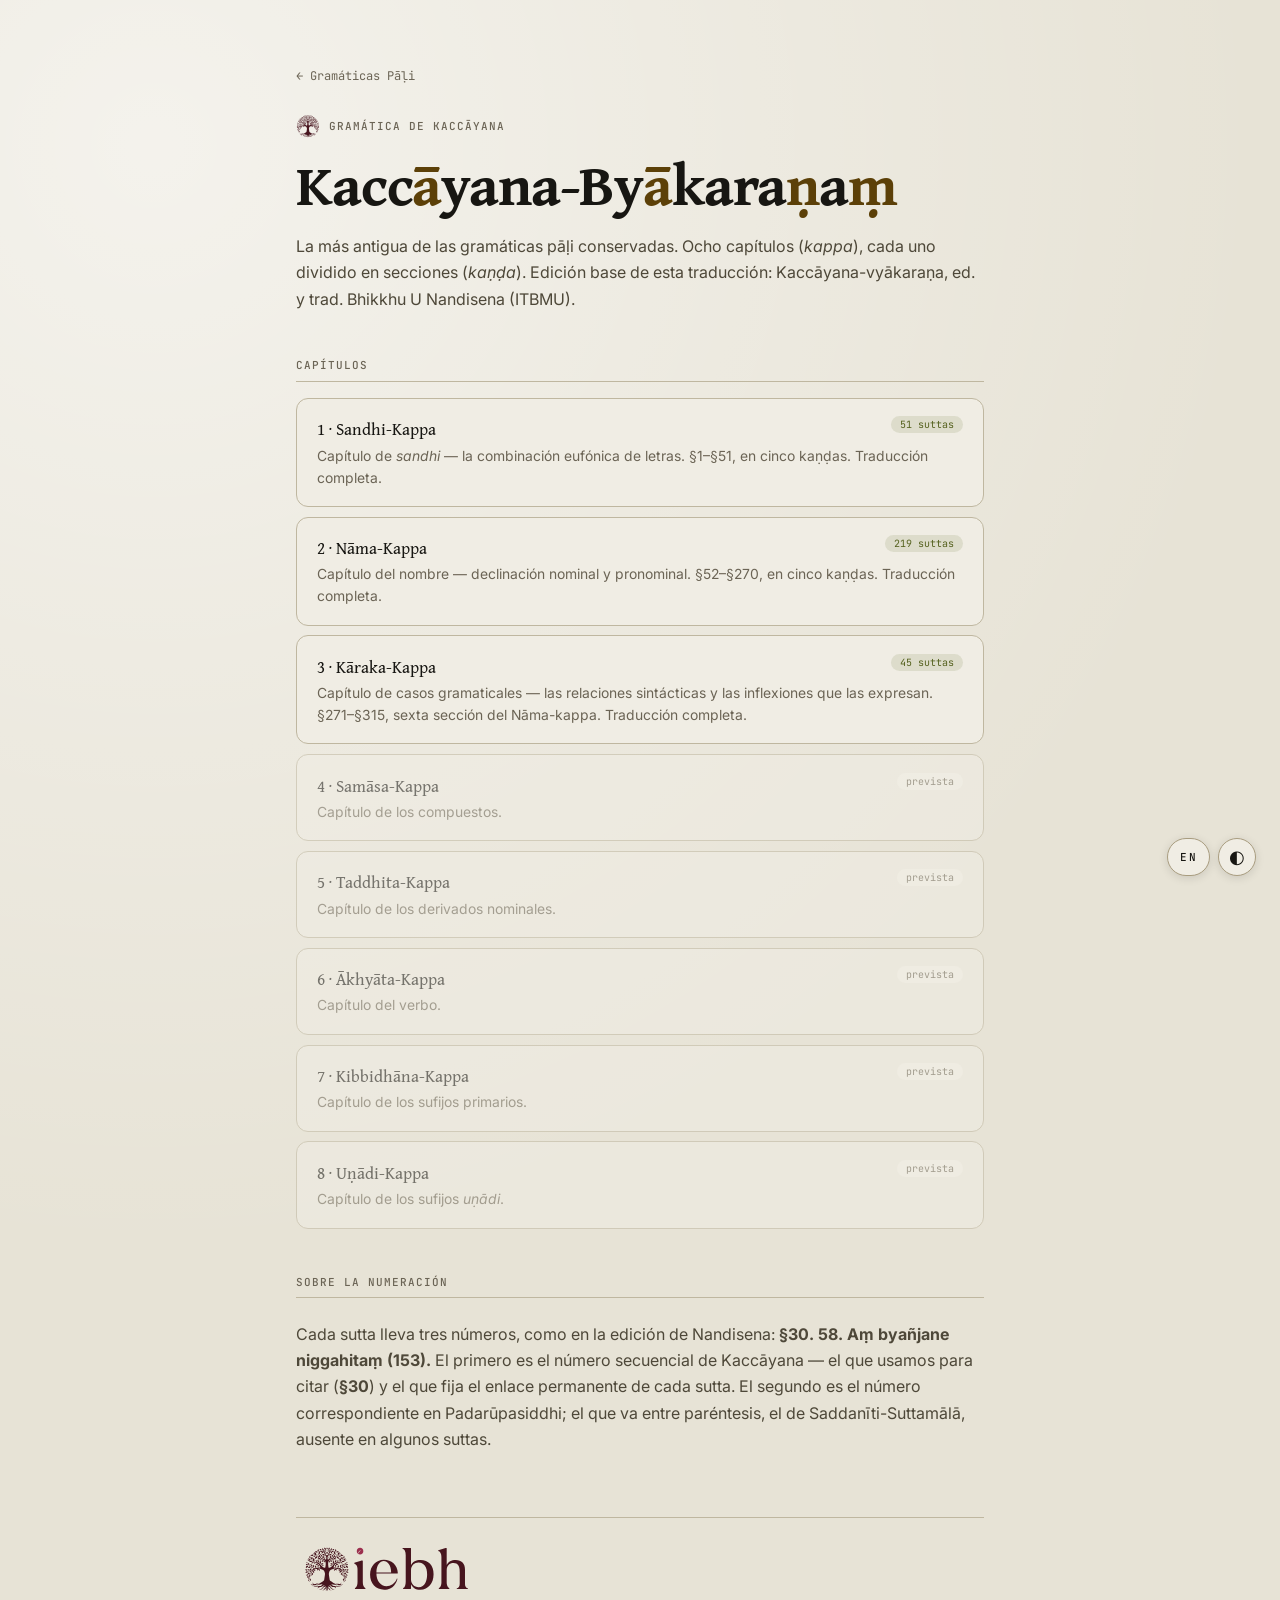
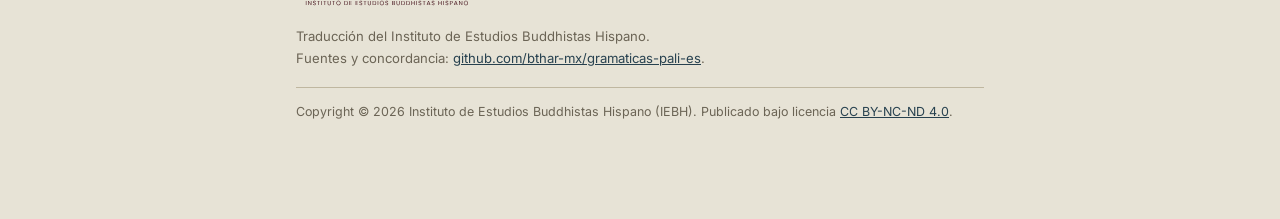
==== commit bffb7135: "Atribución en los índices, pie plegado en recursos y licencia CC BY-NC-ND 4.0 Índices: la portada, /" ====
--- a/site/kaccayana/index.html
+++ b/site/kaccayana/index.html
@@ -9,7 +9,7 @@
 <link crossorigin="" href="https://fonts.gstatic.com" rel="preconnect"/>
 <link href="https://fonts.googleapis.com/css2?family=Gentium+Book+Plus:ital,wght@0,400;0,700;1,400;1,700&amp;family=Inter:wght@400;500&amp;family=JetBrains+Mono:wght@400&amp;display=swap" rel="stylesheet"/>
 <link href="../assets/favicon.svg" rel="icon" type="image/svg+xml"/>
-<link href="../assets/pali.css?v=57aebee0" rel="stylesheet"/>
+<link href="../assets/pali.css?v=241dfb2f" rel="stylesheet"/>
 </head>
 <body>
 <script>/* Tema guardado, antes de pintar. */
@@ -91,6 +91,7 @@
 <span class="i-es">Traducción del Instituto de Estudios Buddhistas Hispano.</span><span class="i-en">Translated by the Instituto de Estudios Buddhistas Hispano.</span><br/>
   <span class="i-es">Fuentes y concordancia:</span><span class="i-en">Sources and concordance:</span>
   <a href="https://github.com/bthar-mx/gramaticas-pali-es">github.com/bthar-mx/gramaticas-pali-es</a>.
+<p class="idx-licencia"><span class="i-es">Copyright &copy; 2026 Instituto de Estudios Buddhistas Hispano (IEBH). Publicado bajo licencia <a href="https://creativecommons.org/licenses/by-nc-nd/4.0/deed.es" rel="license noopener" target="_blank">CC&nbsp;BY-NC-ND&nbsp;4.0</a>.</span><span class="i-en">Copyright &copy; 2026 Instituto de Estudios Buddhistas Hispano (IEBH). Published under licence <a href="https://creativecommons.org/licenses/by-nc-nd/4.0/" rel="license noopener" target="_blank">CC&nbsp;BY-NC-ND&nbsp;4.0</a>.</span></p>
 </div>
 
 </main>
--- a/site/assets/pali.css
+++ b/site/assets/pali.css
@@ -965,6 +965,17 @@
 }
 .idx-foot a { color: var(--accent); }
 body.dark .idx-foot a { color: var(--accent-mid); }
+/* La atribución de los índices (pedido del IEBH, 2026-09-02). La portada,
+   /kaccayana/ y /recursos/ llevaban la marca y el enlace al repositorio,
+   pero no decían bajo qué licencia se publican. Va separada del renglón de
+   enlaces por un filete fino: es la nota legal, no una remisión más.
+   Aquí no se nombra a Bhikkhu Nandisena: estas tres páginas son navegación
+   escrita por el instituto, no su traducción. */
+.idx-licencia {
+  margin: 1.1rem 0 0; padding-top: .9rem;
+  border-top: .5px solid var(--border);
+  font-size: .78rem; line-height: 1.65; color: var(--text3);
+}
 .idx-back { display: inline-block; font: 400 12px/1 var(--mono); color: var(--text3); text-decoration: none; margin-bottom: 2rem; }
 .idx-back:hover { color: var(--accent); }
 
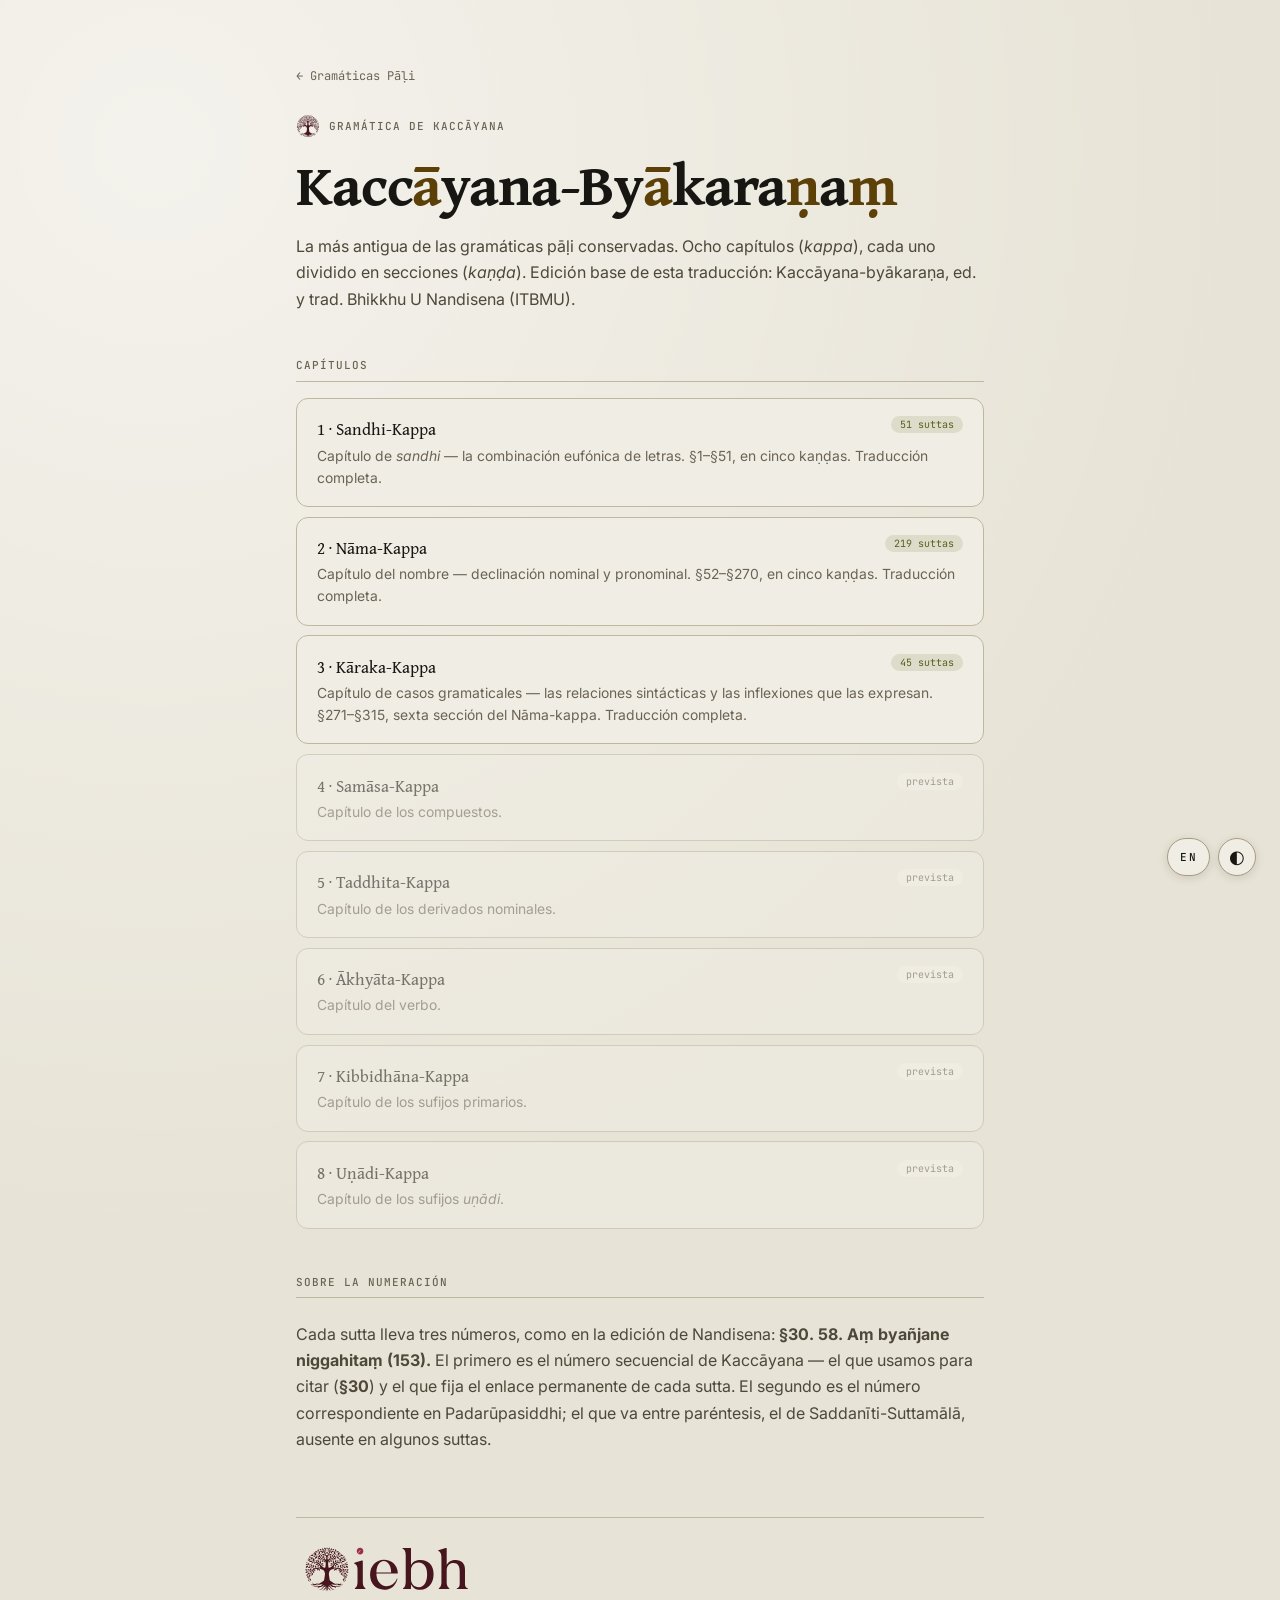
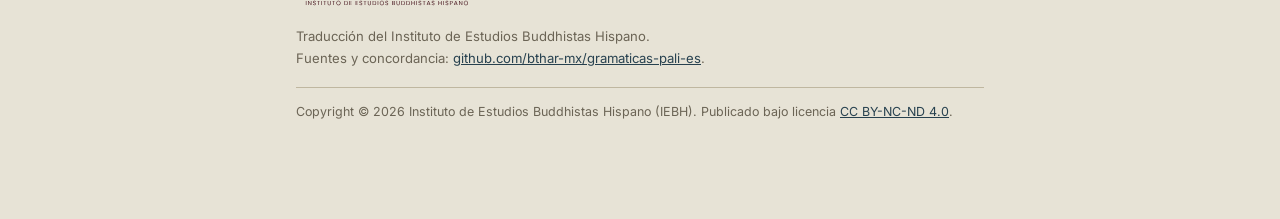
==== commit 12ffc8da: "«byākaraṇa» también en el resto del repositorio: la edición base se titula así" ====
--- a/site/kaccayana/index.html
+++ b/site/kaccayana/index.html
@@ -21,7 +21,7 @@
 
 <p class="idx-eyebrow"><span class="marca-arbol"></span><span class="i-es">Gramática de Kaccāyana</span><span class="i-en">Kaccāyana's grammar</span></p>
 <h1 class="display">Kacc<span class="dia">ā</span>yana-By<span class="dia">ā</span>kara<span class="dia">ṇ</span>a<span class="dia">ṃ</span></h1>
-<p class="idx-lede"><span class="i-es">La más antigua de las gramáticas pāḷi conservadas. Ocho capítulos (<i>kappa</i>), cada uno dividido en secciones (<i>kaṇḍa</i>). Edición base de esta traducción: Kaccāyana-vyākaraṇa, ed. y trad. Bhikkhu U Nandisena (ITBMU).</span><span class="i-en">The oldest of the surviving Pāḷi grammars. Eight chapters (<i>kappa</i>), each divided into sections (<i>kaṇḍa</i>). Base edition of this translation: Kaccāyana-vyākaraṇa, ed. and trans. Bhikkhu U Nandisena (ITBMU).</span></p>
+<p class="idx-lede"><span class="i-es">La más antigua de las gramáticas pāḷi conservadas. Ocho capítulos (<i>kappa</i>), cada uno dividido en secciones (<i>kaṇḍa</i>). Edición base de esta traducción: Kaccāyana-byākaraṇa, ed. y trad. Bhikkhu U Nandisena (ITBMU).</span><span class="i-en">The oldest of the surviving Pāḷi grammars. Eight chapters (<i>kappa</i>), each divided into sections (<i>kaṇḍa</i>). Base edition of this translation: Kaccāyana-byākaraṇa, ed. and trans. Bhikkhu U Nandisena (ITBMU).</span></p>
 
 <h2><span class="i-es">Capítulos</span><span class="i-en">Chapters</span></h2>
 <ul class="idx-list">
